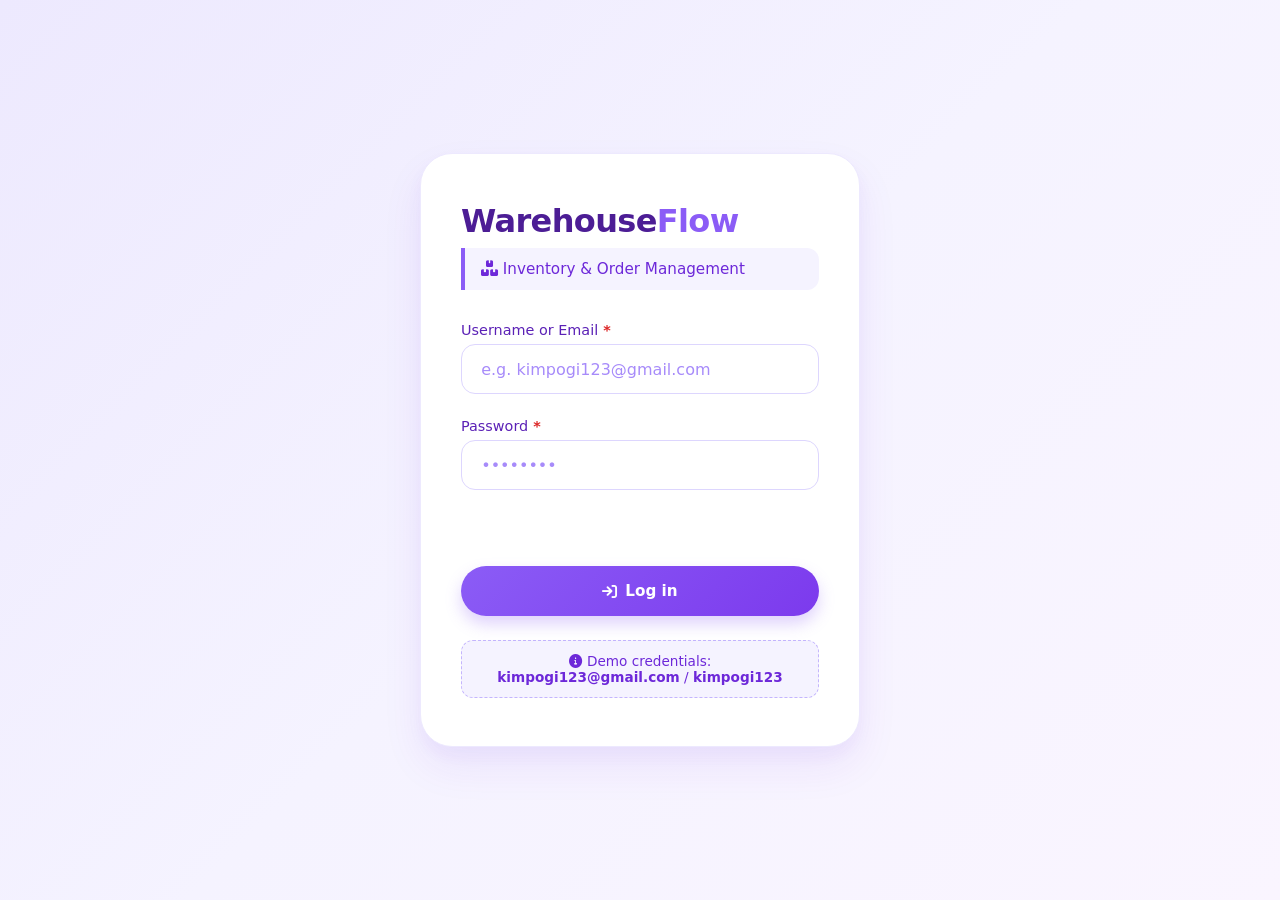
==== MidtermGroupProject.html @ 2d113fb0 "Add files via upload" ====
<!DOCTYPE html>
<html lang="en">
<head>
  <meta charset="UTF-8">
  <meta name="viewport" content="width=device-width, initial-scale=1.0">
  <title>Warehouse Inventory & Order Management</title>
  <link rel="stylesheet" href="https://cdnjs.cloudflare.com/ajax/libs/font-awesome/6.0.0-beta3/css/all.min.css">
  <link rel="stylesheet" href="MidtermGroupProject.css">
</head>
<body>
<main class="app-container">
  <!-- ========== LOGIN SCREEN ========== -->
  <section id="loginScreen" class="login-screen" aria-labelledby="login-heading">
    <article class="login-card">
      <header>
        <h1 id="login-heading">Warehouse<span class="brand-accent">Flow</span></h1>
        <p class="subhead">
          <i class="fas fa-boxes" aria-hidden="true"></i> Inventory & Order Management
        </p>
      </header>

      <form id="loginForm" novalidate>
        <fieldset class="no-border">
          <legend class="sr-only">Login credentials</legend>

          <div class="form-group">
            <label for="username" class="required">Username or Email</label>
            <input type="text" id="username" name="username" placeholder="e.g. kimpogi123@gmail.com" autocomplete="username" required>
          </div>

          <div class="form-group">
            <label for="password" class="required">Password</label>
            <input type="password" id="password" name="password" placeholder="••••••••" autocomplete="current-password" required>
          </div>

          <output id="loginError" class="error-message" role="alert" aria-live="polite"></output>
        </fieldset>

        <div class="login-actions">
          <button type="submit" class="btn btn-primary" id="loginBtn">
            <i class="fas fa-arrow-right-to-bracket" aria-hidden="true"></i> Log in
          </button>
        </div>
      </form>

      <aside class="demo-hint">
        <i class="fas fa-circle-info" aria-hidden="true"></i>
        Demo credentials: <strong>kimpogi123@gmail.com</strong> / <strong>kimpogi123</strong>
      </aside>
    </article>
  </section>

  <!-- ========== MAIN APPLICATION ========== -->
  <section id="mainApp" class="main-app" aria-label="Main application">
    <nav class="sidebar" aria-label="Primary navigation">
      <header class="brand">
        <i class="fas fa-warehouse" aria-hidden="true"></i>
        <span>WarehouseFlow</span>
      </header>

      <menu class="nav-menu">
        <li><button class="nav-item active" data-panel="dashboard" aria-current="page"><i class="fas fa-chart-pie" aria-hidden="true"></i><span>Dashboard</span></button></li>
        <li><button class="nav-item" data-panel="inventory"><i class="fas fa-boxes" aria-hidden="true"></i><span>Inventory</span></button></li>
        <li><button class="nav-item" data-panel="receiving"><i class="fas fa-truck-ramp-box" aria-hidden="true"></i><span>Receiving</span></button></li>
        <li><button class="nav-item" data-panel="orders"><i class="fas fa-clipboard-list" aria-hidden="true"></i><span>Orders / Picking</span></button></li>
        <li><button class="nav-item" data-panel="movement"><i class="fas fa-arrow-right-arrow-left" aria-hidden="true"></i><span>Stock Movement</span></button></li>
        <li><button class="nav-item" data-panel="reports"><i class="fas fa-chart-bar" aria-hidden="true"></i><span>Reports & Alerts</span></button></li>
      </menu>

      <footer class="user-info">
        <figure class="user-badge">
          <i class="fas fa-user-circle" aria-hidden="true"></i>
          <figcaption>Kim Pogi</figcaption>
        </figure>
        <button class="nav-item logout" id="logoutBtn">
          <i class="fas fa-sign-out-alt" aria-hidden="true"></i><span>Logout</span>
        </button>
      </footer>
    </nav>

    <section class="content-area">
      <header class="top-bar">
        <h2 id="panelTitle">Warehouse Dashboard</h2>
        <div class="actions">
          <button class="btn btn-sm btn-secondary" id="globalRefreshBtn">
            <i class="fas fa-rotate" aria-hidden="true"></i> Refresh
          </button>
        </div>
      </header>

      <!-- ===== DASHBOARD ===== -->
      <article id="panel-dashboard" class="panel active" aria-labelledby="panelTitle">
        <section class="card-grid" aria-label="Warehouse summary statistics">
          <article class="stat-card">
            <span class="label">Total Products</span>
            <data class="value" value="0">0</data>
            <span class="trend"><i class="fas fa-arrow-up" aria-hidden="true"></i> —</span>
          </article>
          <article class="stat-card">
            <span class="label">Available Stock</span>
            <data class="value" value="0">0</data>
            <span class="trend">units</span>
          </article>
          <article class="stat-card warning">
            <span class="label">Low-stock Products</span>
            <data class="value" value="0">0</data>
            <span class="trend"><i class="fas fa-triangle-exclamation" aria-hidden="true"></i> —</span>
          </article>
          <article class="stat-card">
            <span class="label">Incoming Deliveries</span>
            <data class="value" value="0">0</data>
            <span class="trend">today</span>
          </article>
        </section>

        <div class="dashboard-tables">
          <section class="dashboard-col-main">
            <h3>Pending Orders</h3>
            <table>
              <caption class="sr-only">List of pending orders</caption>
              <thead>
                <tr><th scope="col">Order ID</th><th scope="col">Customer</th><th scope="col">Status</th><th scope="col">Items</th></tr>
              </thead>
              <tbody id="dashboardOrdersBody">
                <tr class="empty-row"><td colspan="4">No pending orders.</td></tr>
              </tbody>
            </table>
          </section>

          <aside class="dashboard-col-side">
            <h3>Recent Activities</h3>
            <ul class="activity-list" id="activityList">
              <li class="empty-row">No recent activities.</li>
            </ul>
          </aside>
        </div>
      </article>

      <!-- ===== INVENTORY ===== -->
      <article id="panel-inventory" class="panel" aria-labelledby="panelTitle">
        <header class="action-bar">
          <search class="search-box">
            <i class="fas fa-search" aria-hidden="true"></i>
            <input type="search" id="inventorySearch" placeholder="Search by product name..." aria-label="Search products by name">
          </search>
          <div class="action-buttons">
            <div class="filter-dropdown">
              <button class="btn btn-sm btn-secondary" id="filterToggleBtn" type="button" aria-haspopup="true" aria-expanded="false">
                <i class="fas fa-filter" aria-hidden="true"></i>
                <span id="filterLabel">All Categories</span>
                <i class="fas fa-chevron-down" aria-hidden="true"></i>
              </button>
              <menu class="filter-menu" id="filterMenu" hidden>
                <li><button data-filter="all" class="filter-option active">All Categories</button></li>
                <li><button data-filter="Electronics" class="filter-option">Electronics</button></li>
                <li><button data-filter="Accessories" class="filter-option">Accessories</button></li>
                <li><button data-filter="Packaging" class="filter-option">Packaging</button></li>
                <li><button data-filter="Furniture" class="filter-option">Furniture</button></li>
                <li><button data-filter="Tools" class="filter-option">Tools</button></li>
              </menu>
            </div>
            <button class="btn btn-sm btn-primary" id="addProductBtn" type="button">
              <i class="fas fa-plus" aria-hidden="true"></i> Add Product
            </button>
          </div>
        </header>

        <p class="table-hint">
          <i class="fas fa-circle-info" aria-hidden="true"></i>
          Click any row to view full product details.
        </p>

        <table id="inventoryTable">
          <caption class="sr-only">Product inventory list</caption>
          <thead>
            <tr>
              <th scope="col">SKU</th>
              <th scope="col">Product Name</th>
              <th scope="col">Category</th>
              <th scope="col">Qty</th>
              <th scope="col">Location</th>
              <th scope="col">Supplier</th>
              <th scope="col">Status</th>
              <th scope="col">Actions</th>
            </tr>
          </thead>
          <tbody id="inventoryBody">
            <tr class="empty-row"><td colspan="8">No products in inventory.</td></tr>
          </tbody>
        </table>

        <footer class="table-footer">
          <p id="inventoryCount">Showing 0 of 0 products</p>
          <nav class="pagination" aria-label="Product pagination">
            <button class="btn btn-sm btn-secondary" disabled>Previous</button>
            <button class="btn btn-sm btn-secondary" disabled>Next</button>
          </nav>
        </footer>
      </article>

      <!-- ===== RECEIVING ===== -->
      <article id="panel-receiving" class="panel" aria-labelledby="panelTitle">
        <div class="receiving-layout">
          <form class="form-card receiving-form" id="receivingForm" novalidate>
            <header class="receiving-header">
              <h3><i class="fas fa-truck-ramp-box" aria-hidden="true"></i> Record Incoming Goods</h3>
              <p class="receiving-subhead">Fill in the delivery details. You'll review before confirming.</p>
            </header>

            <div class="form-row">
              <label for="supplier">Supplier <span class="req">*</span></label>
              <select id="supplier" required>
                <option value="" disabled selected>Select a supplier</option>
                <option>AprilAnne Industries</option>
                <option>Darwin Global Co.</option>
                <option>Kimmeng Global Industries</option>
                <option>Kian Trading</option>
                <option>Frecia Enterprises</option>
                <option>Eirene Corporation</option>
              </select>
            </div>

            <div class="form-row">
              <label for="deliveryNo">Delivery Number <span class="req">*</span></label>
              <input type="text" id="deliveryNo" placeholder="e.g. PO-2025-044" required>
            </div>

            <div class="form-row">
              <label for="product">Product <span class="req">*</span></label>
              <select id="product" required>
                <option value="" disabled selected>Select a product</option>
              </select>
              <small class="field-hint">Products are pulled from your Inventory list.</small>
            </div>

            <div class="form-row">
              <label for="quantity">Quantity <span class="req">*</span></label>
              <input type="number" id="quantity" placeholder="0" min="1" value="" required>
            </div>

            <div class="form-row">
              <label for="recvDate">Date <span class="req">*</span></label>
              <input type="date" id="recvDate" required>
            </div>

            <div class="form-row">
              <label for="condition">Condition <span class="req">*</span></label>
              <select id="condition" required>
                <option value="" disabled selected>Select a condition</option>
                <option>Good</option>
                <option>Damaged</option>
                <option>Partial</option>
              </select>
            </div>

            <output id="receivingError" class="error-message" role="alert" aria-live="polite"></output>

            <footer class="form-actions">
              <button type="submit" class="btn btn-primary" id="reviewReceiptBtn">
                <i class="fas fa-clipboard-check" aria-hidden="true"></i> Review Receipt
              </button>
              <button type="button" class="btn btn-secondary" id="cancelReceiving">Cancel</button>
            </footer>
          </form>

          <aside class="receiving-review" id="receivingReview" aria-live="polite">
            <header class="receiving-review-header">
              <h3><i class="fas fa-clipboard-list" aria-hidden="true"></i> Review Summary</h3>
              <p class="receiving-review-subhead">This updates live as you fill in the form.</p>
            </header>

            <dl class="review-grid">
              <div class="review-item">
                <dt><i class="fas fa-truck-field" aria-hidden="true"></i> Supplier</dt>
                <dd id="reviewSupplier" class="empty">—</dd>
              </div>
              <div class="review-item">
                <dt><i class="fas fa-receipt" aria-hidden="true"></i> Delivery No.</dt>
                <dd id="reviewDeliveryNo" class="empty">—</dd>
              </div>
              <div class="review-item">
                <dt><i class="fas fa-box" aria-hidden="true"></i> Product</dt>
                <dd id="reviewProduct" class="empty">—</dd>
              </div>
              <div class="review-item">
                <dt><i class="fas fa-cubes" aria-hidden="true"></i> Quantity</dt>
                <dd id="reviewQuantity" class="empty">—</dd>
              </div>
              <div class="review-item">
                <dt><i class="fas fa-calendar-day" aria-hidden="true"></i> Date</dt>
                <dd id="reviewDate" class="empty">—</dd>
              </div>
              <div class="review-item">
                <dt><i class="fas fa-circle-check" aria-hidden="true"></i> Condition</dt>
                <dd id="reviewCondition" class="empty">—</dd>
              </div>
            </dl>

            <section class="review-impact">
              <h4><i class="fas fa-arrow-right-long" aria-hidden="true"></i> What happens when you confirm</h4>
              <ol class="impact-steps" id="impactSteps">
                <li>Select a product and enter a quantity to see the impact on stock.</li>
              </ol>
            </section>

            <aside class="review-note">
              <i class="fas fa-circle-info" aria-hidden="true"></i>
              <p>Nothing is saved until you confirm on the next step.</p>
            </aside>
          </aside>
        </div>
      </article>

      <!-- ===== ORDERS / PICKING ===== -->
      <article id="panel-orders" class="panel" aria-labelledby="panelTitle">
        <header class="orders-toolbar">
          <div class="order-tabs" role="tablist" aria-label="Filter orders by status">
            <button class="order-tab active" data-order-filter="all" role="tab" aria-selected="true">
              <i class="fas fa-list" aria-hidden="true"></i> All
              <span class="tab-count" id="tabCountAll">0</span>
            </button>
            <button class="order-tab" data-order-filter="Pending" role="tab" aria-selected="false">
              <i class="fas fa-hourglass-half" aria-hidden="true"></i> Pending
              <span class="tab-count" id="tabCountPending">0</span>
            </button>
            <button class="order-tab" data-order-filter="Picking" role="tab" aria-selected="false">
              <i class="fas fa-hand-pointer" aria-hidden="true"></i> Picking
              <span class="tab-count" id="tabCountPicking">0</span>
            </button>
            <button class="order-tab" data-order-filter="Ready" role="tab" aria-selected="false">
              <i class="fas fa-box-open" aria-hidden="true"></i> Ready
              <span class="tab-count" id="tabCountReady">0</span>
            </button>
            <button class="order-tab" data-order-filter="Completed" role="tab" aria-selected="false">
              <i class="fas fa-circle-check" aria-hidden="true"></i> Completed
              <span class="tab-count" id="tabCountCompleted">0</span>
            </button>
          </div>

          <div class="orders-toolbar-actions">
            <search class="search-box">
              <i class="fas fa-search" aria-hidden="true"></i>
              <input type="search" id="orderSearch" placeholder="Search orders..." aria-label="Search orders">
            </search>
            <button class="btn btn-sm btn-primary" id="newOrderBtn" type="button">
              <i class="fas fa-plus" aria-hidden="true"></i> New Order
            </button>
          </div>
        </header>

        <p class="table-hint">
          <i class="fas fa-circle-info" aria-hidden="true"></i>
          Click any row to open the picking workspace.
        </p>

        <table id="ordersTable">
          <caption class="sr-only">Orders list</caption>
          <thead>
            <tr>
              <th scope="col">Order ID</th>
              <th scope="col">Customer</th>
              <th scope="col">Items</th>
              <th scope="col">Created</th>
              <th scope="col">Status</th>
              <th scope="col">Action</th>
            </tr>
          </thead>
          <tbody id="ordersBody">
            <tr class="empty-row"><td colspan="6">No orders available.</td></tr>
          </tbody>
        </table>

        <section class="order-details" id="orderDetailsSection" style="display:none;">
          <header class="order-details-header">
            <div>
              <h4 id="orderDetailsTitle">Order Details</h4>
              <p class="order-meta" id="orderMeta"></p>
            </div>
            <button class="btn btn-sm btn-secondary" data-order-action="close-details" type="button">
              <i class="fas fa-times"></i> Close
            </button>
          </header>

          <ol class="status-flow" id="orderStatusFlow" aria-label="Order progress">
            <li class="status-step" data-step="Pending">Pending</li>
            <li class="status-step" data-step="Picking">Picking</li>
            <li class="status-step" data-step="Ready">Ready</li>
            <li class="status-step" data-step="Completed">Completed</li>
          </ol>

          <aside class="picking-progress" id="pickingProgress">
            <div class="progress-bar-wrapper">
              <div class="progress-bar" id="progressBar" style="width:0%"></div>
            </div>
            <p class="progress-text" id="progressText">0 of 0 items picked</p>
          </aside>

          <aside class="stock-warning" id="stockWarning" hidden>
            <i class="fas fa-triangle-exclamation" aria-hidden="true"></i>
            <p id="stockWarningText"></p>
          </aside>

          <table>
            <caption class="sr-only">Order picking items</caption>
            <thead>
              <tr>
                <th scope="col">Product</th>
                <th scope="col">Required</th>
                <th scope="col">In Stock</th>
                <th scope="col">Status</th>
                <th scope="col">Action</th>
              </tr>
            </thead>
            <tbody id="orderLinesBody">
              <tr class="empty-row"><td colspan="5">No items to pick.</td></tr>
            </tbody>
          </table>

          <footer class="order-actions" id="orderActions"></footer>
        </section>
      </article>

      <!-- ===== STOCK MOVEMENT & TRACKING ===== -->
      <article id="panel-movement" class="panel" aria-labelledby="panelTitle">
        <section class="card-grid" aria-label="Movement summary statistics">
          <article class="stat-card">
            <span class="label">Total Movements</span>
            <data class="value" id="mvTotal" value="0">0</data>
            <span class="trend"><i class="fas fa-list" aria-hidden="true"></i> all records</span>
          </article>
          <article class="stat-card">
            <span class="label">Received</span>
            <data class="value" id="mvReceived" value="0">0</data>
            <span class="trend"><i class="fas fa-arrow-down" aria-hidden="true"></i> stock in</span>
          </article>
          <article class="stat-card warning">
            <span class="label">Released / Adjusted</span>
            <data class="value" id="mvReleased" value="0">0</data>
            <span class="trend"><i class="fas fa-arrow-up" aria-hidden="true"></i> stock out / changes</span>
          </article>
          <article class="stat-card">
            <span class="label">Transferred</span>
            <data class="value" id="mvTransferred" value="0">0</data>
            <span class="trend"><i class="fas fa-right-left" aria-hidden="true"></i> between locations</span>
          </article>
        </section>

        <header class="orders-toolbar">
          <div class="order-tabs" role="tablist" aria-label="Filter by movement type">
            <button class="order-tab active" data-mv-filter="all" role="tab" aria-selected="true">
              <i class="fas fa-list" aria-hidden="true"></i> All
            </button>
            <button class="order-tab" data-mv-filter="Received" role="tab" aria-selected="false">
              <i class="fas fa-arrow-down" aria-hidden="true"></i> Received
            </button>
            <button class="order-tab" data-mv-filter="Released" role="tab" aria-selected="false">
              <i class="fas fa-arrow-up" aria-hidden="true"></i> Released
            </button>
            <button class="order-tab" data-mv-filter="Transferred" role="tab" aria-selected="false">
              <i class="fas fa-right-left" aria-hidden="true"></i> Transferred
            </button>
            <button class="order-tab" data-mv-filter="Adjusted" role="tab" aria-selected="false">
              <i class="fas fa-sliders" aria-hidden="true"></i> Adjusted
            </button>
          </div>

          <div class="orders-toolbar-actions">
            <search class="search-box">
              <i class="fas fa-search" aria-hidden="true"></i>
              <input type="search" id="movementSearch" placeholder="Search by product or user..." aria-label="Search stock movements">
            </search>
            <button class="btn btn-sm btn-secondary" id="clearMovementFilters" type="button">
              <i class="fas fa-eraser" aria-hidden="true"></i> Clear
            </button>
          </div>
        </header>

        <p class="table-hint">
          <i class="fas fa-circle-info" aria-hidden="true"></i>
          Click any row to view full movement details, including the before-and-after stock.
        </p>

        <table id="movementTable">
          <caption class="sr-only">Stock movement history</caption>
          <thead>
            <tr>
              <th scope="col">Date/Time</th>
              <th scope="col">Product</th>
              <th scope="col">Type</th>
              <th scope="col">Quantity</th>
              <th scope="col">Prev Stock</th>
              <th scope="col">New Stock</th>
              <th scope="col">User</th>
            </tr>
          </thead>
          <tbody id="movementBody">
            <tr class="empty-row"><td colspan="7">No stock movements recorded.</td></tr>
          </tbody>
        </table>

        <footer class="table-footer">
          <p id="movementCount">Showing 0 of 0 movements</p>
        </footer>
      </article>

      <!-- ===== REPORTS & NOTIFICATIONS ===== -->
      <article id="panel-reports" class="panel" aria-labelledby="panelTitle">

        <!-- Top-level tabs -->
        <header class="orders-toolbar">
          <div class="order-tabs" role="tablist" aria-label="Reports and notifications">
            <button class="order-tab active" data-reports-tab="notifications" role="tab" aria-selected="true">
              <i class="fas fa-bell" aria-hidden="true"></i> Notifications
              <span class="tab-count" id="notifTabCount">0</span>
            </button>
            <button class="order-tab" data-reports-tab="inventory" role="tab" aria-selected="false">
              <i class="fas fa-boxes" aria-hidden="true"></i> Inventory Report
            </button>
            <button class="order-tab" data-reports-tab="lowstock" role="tab" aria-selected="false">
              <i class="fas fa-triangle-exclamation" aria-hidden="true"></i> Low-stock Report
            </button>
            <button class="order-tab" data-reports-tab="movement" role="tab" aria-selected="false">
              <i class="fas fa-arrow-right-arrow-left" aria-hidden="true"></i> Stock Movement Report
            </button>
            <button class="order-tab" data-reports-tab="orders" role="tab" aria-selected="false">
              <i class="fas fa-clipboard-list" aria-hidden="true"></i> Order Report
            </button>
          </div>

          <div class="orders-toolbar-actions">
            <button class="btn btn-sm btn-secondary" id="exportReportBtn" type="button">
              <i class="fas fa-download" aria-hidden="true"></i> Export CSV
            </button>
          </div>
        </header>

        <!-- ============ TAB: NOTIFICATIONS ============ -->
        <section class="reports-panel active" data-reports-content="notifications">
          <!-- Notification summary cards -->
          <section class="card-grid" aria-label="Notification summary">
            <article class="stat-card warning">
              <span class="label">Low-stock alerts</span>
              <data class="value" id="notifLowStock" value="0">0</data>
              <span class="trend"><i class="fas fa-triangle-exclamation" aria-hidden="true"></i> need restock</span>
            </article>
            <article class="stat-card">
              <span class="label">Pending orders</span>
              <data class="value" id="notifPendingOrders" value="0">0</data>
              <span class="trend">need picking</span>
            </article>
            <article class="stat-card">
              <span class="label">New deliveries today</span>
              <data class="value" id="notifNewDeliveries" value="0">0</data>
              <span class="trend"><i class="fas fa-truck" aria-hidden="true"></i> received</span>
            </article>
            <article class="stat-card">
              <span class="label">Completed orders</span>
              <data class="value" id="notifCompletedOrders" value="0">0</data>
              <span class="trend"><i class="fas fa-circle-check" aria-hidden="true"></i> fulfilled</span>
            </article>
          </section>

          <!-- Notification filter tabs -->
          <div class="notif-filters">
            <button class="notif-filter active" data-notif-filter="all">
              <i class="fas fa-list" aria-hidden="true"></i> All
            </button>
            <button class="notif-filter" data-notif-filter="lowstock">
              <i class="fas fa-triangle-exclamation" aria-hidden="true"></i> Low Stock
            </button>
            <button class="notif-filter" data-notif-filter="order">
              <i class="fas fa-clipboard-list" aria-hidden="true"></i> Orders
            </button>
            <button class="notif-filter" data-notif-filter="delivery">
              <i class="fas fa-truck" aria-hidden="true"></i> Deliveries
            </button>
            <button class="notif-filter" data-notif-filter="adjustment">
              <i class="fas fa-sliders" aria-hidden="true"></i> Adjustments
            </button>
          </div>

          <ul class="notification-list notification-list-detailed" id="notificationListDetailed">
            <li class="empty-row">No notifications.</li>
          </ul>
        </section>

        <!-- ============ TAB: INVENTORY REPORT ============ -->
        <section class="reports-panel" data-reports-content="inventory">
          <div class="report-summary-grid">
            <article class="report-card">
              <span class="report-card-label">Total Products</span>
              <span class="report-card-value" id="rptTotalProducts">0</span>
            </article>
            <article class="report-card">
              <span class="report-card-label">Total Quantity</span>
              <span class="report-card-value" id="rptTotalQty">0</span>
            </article>
            <article class="report-card">
              <span class="report-card-label">Categories</span>
              <span class="report-card-value" id="rptCategoryCount">0</span>
            </article>
            <article class="report-card">
              <span class="report-card-label">Suppliers</span>
              <span class="report-card-value" id="rptSupplierCount">0</span>
            </article>
          </div>

          <h3 class="report-section-title"><i class="fas fa-layer-group" aria-hidden="true"></i> Breakdown by Category</h3>
          <table>
            <caption class="sr-only">Inventory report by category</caption>
            <thead>
              <tr>
                <th scope="col">Category</th>
                <th scope="col">Products</th>
                <th scope="col">Total Qty</th>
                <th scope="col">Low Stock</th>
                <th scope="col">Out of Stock</th>
              </tr>
            </thead>
            <tbody id="rptInventoryBody">
              <tr class="empty-row"><td colspan="5">No report data available.</td></tr>
            </tbody>
          </table>

          <h3 class="report-section-title"><i class="fas fa-boxes" aria-hidden="true"></i> Full Product List</h3>
          <table>
            <caption class="sr-only">Full product list</caption>
            <thead>
              <tr>
                <th scope="col">SKU</th>
                <th scope="col">Product</th>
                <th scope="col">Category</th>
                <th scope="col">Qty</th>
                <th scope="col">Status</th>
                <th scope="col">Supplier</th>
              </tr>
            </thead>
            <tbody id="rptInventoryListBody">
              <tr class="empty-row"><td colspan="6">No products in inventory.</td></tr>
            </tbody>
          </table>
        </section>

        <!-- ============ TAB: LOW-STOCK REPORT ============ -->
        <section class="reports-panel" data-reports-content="lowstock">
          <div class="report-summary-grid">
            <article class="report-card warning">
              <span class="report-card-label">Low-stock Items</span>
              <span class="report-card-value" id="rptLowCount">0</span>
            </article>
            <article class="report-card danger">
              <span class="report-card-label">Out of Stock</span>
              <span class="report-card-value" id="rptOutCount">0</span>
            </article>
            <article class="report-card">
              <span class="report-card-label">Needs Restocking</span>
              <span class="report-card-value" id="rptRestockCount">0</span>
            </article>
            <article class="report-card">
              <span class="report-card-label">Highest Shortage</span>
              <span class="report-card-value" id="rptHighestShortage">—</span>
            </article>
          </div>

          <h3 class="report-section-title"><i class="fas fa-triangle-exclamation" aria-hidden="true"></i> Products Requiring Attention</h3>
          <table>
            <caption class="sr-only">Low-stock report</caption>
            <thead>
              <tr>
                <th scope="col">SKU</th>
                <th scope="col">Product</th>
                <th scope="col">Category</th>
                <th scope="col">Qty on Hand</th>
                <th scope="col">Status</th>
                <th scope="col">Supplier</th>
              </tr>
            </thead>
            <tbody id="rptLowStockBody">
              <tr class="empty-row"><td colspan="6">No low-stock items.</td></tr>
            </tbody>
          </table>
        </section>

        <!-- ============ TAB: STOCK MOVEMENT REPORT ============ -->
        <section class="reports-panel" data-reports-content="movement">
          <div class="report-summary-grid">
            <article class="report-card">
              <span class="report-card-label">Total Movements</span>
              <span class="report-card-value" id="rptMvTotal">0</span>
            </article>
            <article class="report-card">
              <span class="report-card-label">Units Received</span>
              <span class="report-card-value" id="rptMvIn">0</span>
            </article>
            <article class="report-card warning">
              <span class="report-card-label">Units Released</span>
              <span class="report-card-value" id="rptMvOut">0</span>
            </article>
            <article class="report-card">
              <span class="report-card-label">Net Change</span>
              <span class="report-card-value" id="rptMvNet">0</span>
            </article>
          </div>

          <h3 class="report-section-title"><i class="fas fa-layer-group" aria-hidden="true"></i> Breakdown by Type</h3>
          <table>
            <caption class="sr-only">Movement report by type</caption>
            <thead>
              <tr>
                <th scope="col">Movement Type</th>
                <th scope="col">Count</th>
                <th scope="col">Total Units</th>
              </tr>
            </thead>
            <tbody id="rptMovementByTypeBody">
              <tr class="empty-row"><td colspan="3">No movement data available.</td></tr>
            </tbody>
          </table>

          <h3 class="report-section-title"><i class="fas fa-boxes" aria-hidden="true"></i> Movement by Product</h3>
          <table>
            <caption class="sr-only">Movement report by product</caption>
            <thead>
              <tr>
                <th scope="col">Product</th>
                <th scope="col">Received</th>
                <th scope="col">Released</th>
                <th scope="col">Adjusted</th>
                <th scope="col">Net</th>
              </tr>
            </thead>
            <tbody id="rptMovementByProductBody">
              <tr class="empty-row"><td colspan="5">No movement data available.</td></tr>
            </tbody>
          </table>
        </section>

        <!-- ============ TAB: ORDER REPORT ============ -->
        <section class="reports-panel" data-reports-content="orders">
          <div class="report-summary-grid">
            <article class="report-card">
              <span class="report-card-label">Total Orders</span>
              <span class="report-card-value" id="rptOrderTotal">0</span>
            </article>
            <article class="report-card">
              <span class="report-card-label">Pending</span>
              <span class="report-card-value" id="rptOrderPending">0</span>
            </article>
            <article class="report-card">
              <span class="report-card-label">Picking / Ready</span>
              <span class="report-card-value" id="rptOrderInProgress">0</span>
            </article>
            <article class="report-card">
              <span class="report-card-label">Completed</span>
              <span class="report-card-value" id="rptOrderCompleted">0</span>
            </article>
          </div>

          <h3 class="report-section-title"><i class="fas fa-layer-group" aria-hidden="true"></i> Breakdown by Status</h3>
          <table>
            <caption class="sr-only">Order report by status</caption>
            <thead>
              <tr>
                <th scope="col">Status</th>
                <th scope="col">Orders</th>
                <th scope="col">Total Items</th>
              </tr>
            </thead>
            <tbody id="rptOrderByStatusBody">
              <tr class="empty-row"><td colspan="3">No order data available.</td></tr>
            </tbody>
          </table>

          <h3 class="report-section-title"><i class="fas fa-user-tie" aria-hidden="true"></i> Orders by Customer</h3>
          <table>
            <caption class="sr-only">Order report by customer</caption>
            <thead>
              <tr>
                <th scope="col">Customer</th>
                <th scope="col">Orders</th>
                <th scope="col">Completed</th>
                <th scope="col">In Progress</th>
              </tr>
            </thead>
            <tbody id="rptOrderByCustomerBody">
              <tr class="empty-row"><td colspan="4">No order data available.</td></tr>
            </tbody>
          </table>
        </section>

      </article>
    </section>
  </section>
</main>

<!-- VIEW PRODUCT DETAILS MODAL-->
<div id="viewProductModal" class="modal-overlay">
  <article class="modal-card">
    <header class="modal-header">
      <h3><i class="fas fa-box-open" aria-hidden="true"></i> Product Details</h3>
      <button type="button" class="modal-close" data-close="viewProductModal" aria-label="Close product details">
        <i class="fas fa-times" aria-hidden="true"></i>
      </button>
    </header>

    <section class="modal-body">
      <header class="product-details-header">
        <div class="product-details-icon"><i class="fas fa-box" aria-hidden="true"></i></div>
        <div>
          <h2 id="detailProductName" class="product-details-name">—</h2>
          <p id="detailProductSku" class="product-details-sku">—</p>
        </div>
        <span id="detailProductStatus" class="badge badge-info">—</span>
      </header>

      <dl class="product-details-grid">
        <div class="detail-item">
          <dt><i class="fas fa-tag" aria-hidden="true"></i> Category</dt>
          <dd id="detailCategory">—</dd>
        </div>
        <div class="detail-item">
          <dt><i class="fas fa-cubes" aria-hidden="true"></i> Quantity in Stock</dt>
          <dd id="detailQuantity">—</dd>
        </div>
        <div class="detail-item">
          <dt><i class="fas fa-location-dot" aria-hidden="true"></i> Warehouse Location</dt>
          <dd id="detailLocation">—</dd>
        </div>
        <div class="detail-item">
          <dt><i class="fas fa-truck-field" aria-hidden="true"></i> Supplier</dt>
          <dd id="detailSupplier">—</dd>
        </div>
        <div class="detail-item">
          <dt><i class="fas fa-circle-check" aria-hidden="true"></i> Stock Status</dt>
          <dd id="detailStatusText">—</dd>
        </div>
        <div class="detail-item">
          <dt><i class="fas fa-clock" aria-hidden="true"></i> Last Updated</dt>
          <dd id="detailUpdated">—</dd>
        </div>
      </dl>
    </section>

    <footer class="modal-actions">
      <button type="button" class="btn btn-secondary" data-close="viewProductModal">Close</button>
      <button type="button" class="btn btn-primary" id="viewEditBtn">
        <i class="fas fa-pen-to-square" aria-hidden="true"></i> Edit Product
      </button>
    </footer>
  </article>
</div>

<!-- VIEW MOVEMENT DETAILS MODAL                                  -->
<div id="viewMovementModal" class="modal-overlay">
  <article class="modal-card modal-card-md">
    <header class="modal-header">
      <h3><i class="fas fa-arrow-right-arrow-left" aria-hidden="true"></i> Movement Details</h3>
      <button type="button" class="modal-close" data-close="viewMovementModal" aria-label="Close movement details">
        <i class="fas fa-times" aria-hidden="true"></i>
      </button>
    </header>

    <section class="modal-body">
      <header class="movement-details-header">
        <div class="movement-details-icon" id="mvDetailIconWrapper">
          <i class="fas fa-arrow-down" id="mvDetailIcon" aria-hidden="true"></i>
        </div>
        <div>
          <h2 class="product-details-name" id="mvDetailType">—</h2>
          <p class="product-details-sku" id="mvDetailDateTime">—</p>
        </div>
        <span class="badge badge-info" id="mvDetailBadge">—</span>
      </header>

      <dl class="product-details-grid">
        <div class="detail-item">
          <dt><i class="fas fa-box" aria-hidden="true"></i> Product</dt>
          <dd id="mvDetailProduct">—</dd>
        </div>
        <div class="detail-item">
          <dt><i class="fas fa-cubes" aria-hidden="true"></i> Quantity Changed</dt>
          <dd id="mvDetailQuantity">—</dd>
        </div>
        <div class="detail-item">
          <dt><i class="fas fa-arrow-left" aria-hidden="true"></i> Previous Stock</dt>
          <dd id="mvDetailPrev">—</dd>
        </div>
        <div class="detail-item">
          <dt><i class="fas fa-arrow-right" aria-hidden="true"></i> Updated Stock</dt>
          <dd id="mvDetailNew">—</dd>
        </div>
        <div class="detail-item">
          <dt><i class="fas fa-user" aria-hidden="true"></i> Responsible User</dt>
          <dd id="mvDetailUser">—</dd>
        </div>
        <div class="detail-item">
          <dt><i class="fas fa-circle-info" aria-hidden="true"></i> Effect</dt>
          <dd id="mvDetailEffect">—</dd>
        </div>
      </dl>

      <aside class="review-impact">
        <h4><i class="fas fa-diagram-project" aria-hidden="true"></i> How this changed current stock</h4>
        <p class="impact-narrative" id="mvDetailNarrative">—</p>
      </aside>
    </section>

    <footer class="modal-actions">
      <button type="button" class="btn btn-secondary" data-close="viewMovementModal">Close</button>
    </footer>
  </article>
</div>

<!-- ADD PRODUCT MODAL-->
<div id="addProductModal" class="modal-overlay">
  <article class="modal-card">
    <header class="modal-header">
      <h3><i class="fas fa-plus-circle" aria-hidden="true"></i> Add New Product</h3>
      <button type="button" class="modal-close" data-close="addProductModal" aria-label="Close add product dialog">
        <i class="fas fa-times" aria-hidden="true"></i>
      </button>
    </header>

    <form id="addProductForm" novalidate>
      <fieldset class="no-border">
        <legend class="sr-only">New product information</legend>

        <div class="form-row">
          <label for="newSku">SKU (auto-generated)</label>
          <input type="text" id="newSku" readonly tabindex="-1">
          <small class="field-hint">Assigned automatically by the system.</small>
        </div>

        <div class="form-row">
          <label for="newProductName">Product Name <span class="req">*</span></label>
          <input type="text" id="newProductName" placeholder="Product Name" required>
        </div>

        <div class="form-row">
          <label for="newCategory">Category <span class="req">*</span></label>
          <select id="newCategory" required>
            <option value="" disabled selected>Select a category</option>
            <option>Electronics</option>
            <option>Accessories</option>
            <option>Packaging</option>
            <option>Furniture</option>
            <option>Tools</option>
          </select>
        </div>

        <div class="form-row">
          <label for="newQuantity">Quantity <span class="req">*</span></label>
          <input type="number" id="newQuantity" placeholder="0" min="0" value="0" required>
        </div>

        <div class="form-row">
          <label for="newLocation">Location <span class="req">*</span></label>
          <input type="text" id="newLocation" placeholder="e.g. A-12-3" required>
          <small class="field-hint">Use aisle-rack-shelf format (e.g. A-12-3).</small>
        </div>

        <div class="form-row">
          <label for="newSupplier">Supplier <span class="req">*</span></label>
          <select id="newSupplier" required>
            <option value="" disabled selected>Select a supplier</option>
                <option>AprilAnne Industries</option>
                <option>Darwin Global Co.</option>
                <option>Kimmeng Global Industries</option>
                <option>Kian Trading</option>
                <option>Frecia Enterprises</option>
                <option>Eirene Corporation</option>
          </select>
        </div>

        <div class="form-row">
          <label for="newStatus">Status (auto-computed)</label>
          <input type="text" id="newStatus" readonly tabindex="-1" value="—">
          <small class="field-hint">Determined by quantity: In Stock, Low Stock, or Out of Stock.</small>
        </div>

        <output id="addProductError" class="error-message" role="alert" aria-live="polite"></output>
      </fieldset>

      <footer class="modal-actions">
        <button type="button" class="btn btn-secondary" data-close="addProductModal">Cancel</button>
        <button type="submit" class="btn btn-primary">
          <i class="fas fa-check" aria-hidden="true"></i> Save Product
        </button>
      </footer>
    </form>
  </article>
</div>


<!-- EDIT PRODUCT MODAL-->
<div id="editProductModal" class="modal-overlay">
  <article class="modal-card">
    <header class="modal-header">
      <h3><i class="fas fa-pen-to-square" aria-hidden="true"></i> Edit Product</h3>
      <button type="button" class="modal-close" data-close="editProductModal" aria-label="Close edit dialog">
        <i class="fas fa-times" aria-hidden="true"></i>
      </button>
    </header>

    <form id="editProductForm" novalidate>
      <fieldset class="no-border">
        <legend class="sr-only">Edit product information</legend>

        <div class="form-row">
          <label for="editSku">SKU</label>
          <input type="text" id="editSku" readonly tabindex="-1">
          <small class="field-hint">SKU cannot be changed.</small>
        </div>

        <div class="form-row">
          <label for="editProductName">Product Name <span class="req">*</span></label>
          <input type="text" id="editProductName" required>
        </div>

        <div class="form-row">
          <label for="editCategory">Category <span class="req">*</span></label>
          <select id="editCategory" required>
            <option value="" disabled>Select a category</option>
            <option>Electronics</option>
            <option>Accessories</option>
            <option>Packaging</option>
            <option>Furniture</option>
            <option>Tools</option>
          </select>
        </div>

        <div class="form-row">
          <label for="editQuantity">Quantity <span class="req">*</span></label>
          <input type="number" id="editQuantity" min="0" required>
        </div>

        <div class="form-row">
          <label for="editLocation">Location <span class="req">*</span></label>
          <input type="text" id="editLocation" required>
          <small class="field-hint">Use aisle-rack-shelf format (e.g. A-12-3).</small>
        </div>

        <div class="form-row">
          <label for="editSupplier">Supplier <span class="req">*</span></label>
          <select id="editSupplier" required>
            <option value="" disabled>Select a supplier</option>
            <option>AprilAnne Industries</option>
                <option>Darwin Global Co.</option>
                <option>Kimmeng Global Industries</option>
                <option>Kian Trading</option>
                <option>Frecia Enterprises</option>
                <option>Eirene Corporation</option>
          </select>
        </div>

        <div class="form-row">
          <label for="editStatus">Status (auto-computed)</label>
          <input type="text" id="editStatus" readonly tabindex="-1">
        </div>

        <output id="editProductError" class="error-message" role="alert" aria-live="polite"></output>
      </fieldset>

      <footer class="modal-actions">
        <button type="button" class="btn btn-secondary" data-close="editProductModal">Cancel</button>
        <button type="submit" class="btn btn-primary">
          <i class="fas fa-check" aria-hidden="true"></i> Save Changes
        </button>
      </footer>
    </form>
  </article>
</div>

<!-- DELETE CONFIRMATION MODAL-->
<div id="deleteConfirmModal" class="modal-overlay">
  <article class="modal-card modal-card-sm">
    <header class="modal-header modal-header-danger">
      <h3><i class="fas fa-triangle-exclamation" aria-hidden="true"></i> Delete Product</h3>
      <button type="button" class="modal-close" data-close="deleteConfirmModal" aria-label="Close delete dialog">
        <i class="fas fa-times" aria-hidden="true"></i>
      </button>
    </header>

    <section class="modal-body">
      <p class="confirm-text">
        Are you sure you want to delete <strong id="deleteProductName">this product</strong>?
      </p>
      <p class="confirm-subtext">
        This action cannot be undone. The product will be permanently removed from the inventory.
      </p>
    </section>

    <footer class="modal-actions">
      <button type="button" class="btn btn-secondary" data-close="deleteConfirmModal">Cancel</button>
      <button type="button" class="btn btn-danger" id="confirmDeleteBtn">
        <i class="fas fa-trash" aria-hidden="true"></i> Yes, Delete
      </button>
    </footer>
  </article>
</div>


<!-- RECEIVING CONFIRMATION MODAL-->
<div id="receivingConfirmModal" class="modal-overlay">
  <article class="modal-card modal-card-md">
    <header class="modal-header">
      <h3><i class="fas fa-clipboard-check" aria-hidden="true"></i> Confirm Receipt</h3>
      <button type="button" class="modal-close" data-close="receivingConfirmModal" aria-label="Close confirmation">
        <i class="fas fa-times" aria-hidden="true"></i>
      </button>
    </header>

    <section class="modal-body">
      <p class="confirm-text">Please review the delivery details below. Nothing is saved until you confirm.</p>

      <dl class="receipt-review-grid">
        <div class="review-item">
          <dt><i class="fas fa-truck-field" aria-hidden="true"></i> Supplier</dt>
          <dd id="confirmSupplier">—</dd>
        </div>
        <div class="review-item">
          <dt><i class="fas fa-receipt" aria-hidden="true"></i> Delivery No.</dt>
          <dd id="confirmDeliveryNo">—</dd>
        </div>
        <div class="review-item">
          <dt><i class="fas fa-box" aria-hidden="true"></i> Product</dt>
          <dd id="confirmProduct">—</dd>
        </div>
        <div class="review-item">
          <dt><i class="fas fa-cubes" aria-hidden="true"></i> Quantity</dt>
          <dd id="confirmQuantity">—</dd>
        </div>
        <div class="review-item">
          <dt><i class="fas fa-calendar-day" aria-hidden="true"></i> Date</dt>
          <dd id="confirmDate">—</dd>
        </div>
        <div class="review-item">
          <dt><i class="fas fa-circle-check" aria-hidden="true"></i> Condition</dt>
          <dd id="confirmCondition">—</dd>
        </div>
      </dl>

      <aside class="receipt-impact">
        <h4><i class="fas fa-arrow-right-long" aria-hidden="true"></i> After you confirm</h4>
        <ol class="impact-steps" id="confirmImpactSteps">
          <li>Stock will be updated.</li>
        </ol>
      </aside>
    </section>

    <footer class="modal-actions">
      <button type="button" class="btn btn-secondary" data-close="receivingConfirmModal">
        <i class="fas fa-arrow-left" aria-hidden="true"></i> Go Back & Edit
      </button>
      <button type="button" class="btn btn-primary" id="confirmReceiptBtn">
        <i class="fas fa-check" aria-hidden="true"></i> Yes, Confirm Receipt
      </button>
    </footer>
  </article>
</div>

<!-- NEW ORDER MODAL                                              -->
<div id="newOrderModal" class="modal-overlay">
  <article class="modal-card" style="width: 640px;">
    <header class="modal-header">
      <h3><i class="fas fa-clipboard-plus" aria-hidden="true"></i> New Order</h3>
      <button type="button" class="modal-close" data-close="newOrderModal" aria-label="Close new order dialog">
        <i class="fas fa-times" aria-hidden="true"></i>
      </button>
    </header>

    <form id="newOrderForm" novalidate>
      <fieldset class="no-border">
        <legend class="sr-only">New order information</legend>

        <div class="form-row">
          <label for="orderCustomer">Customer Name <span class="req">*</span></label>
          <input type="text" id="orderCustomer" placeholder="e.g. Acme Corp" required>
        </div>

        <div class="form-row">
          <label for="orderLineProduct">Add Product to Order <span class="req">*</span></label>
          <div class="order-add-line">
            <select id="orderLineProduct">
              <option value="" disabled selected>Select a product</option>
            </select>
            <input type="number" id="orderLineQty" placeholder="Qty" min="1" value="1">
            <button type="button" class="btn btn-secondary btn-sm" id="addOrderLineBtn">
              <i class="fas fa-plus" aria-hidden="true"></i> Add
            </button>
          </div>
          <small class="field-hint">Available stock is shown after the product name.</small>
        </div>

        <div class="order-lines-wrapper">
          <h4 class="order-lines-title">Order Lines</h4>
          <table class="order-lines-table">
            <thead>
              <tr>
                <th scope="col">Product</th>
                <th scope="col">Qty</th>
                <th scope="col">Available</th>
                <th scope="col">Action</th>
              </tr>
            </thead>
            <tbody id="orderLinesDraftBody">
              <tr class="empty-row"><td colspan="4">No items added yet.</td></tr>
            </tbody>
          </table>
        </div>

        <output id="newOrderError" class="error-message" role="alert" aria-live="polite"></output>
      </fieldset>

      <footer class="modal-actions">
        <button type="button" class="btn btn-secondary" data-close="newOrderModal">Cancel</button>
        <button type="submit" class="btn btn-primary">
          <i class="fas fa-check" aria-hidden="true"></i> Create Order
        </button>
      </footer>
    </form>
  </article>
</div>

<!-- Toast -->
<output id="toast" class="toast" role="status" aria-live="polite">
  <i class="fas fa-circle-check" aria-hidden="true"></i>
  <span id="toastMsg">Action completed</span>
</output>

<script src="MidtermGroupProject.js"></script>
</body>
</html>
---- MidtermGroupProject.css ----
/* ---------- GLOBAL ---------- */
* {
  margin: 0;
  padding: 0;
  box-sizing: border-box;
  font-family: system-ui, -apple-system, 'Segoe UI', Roboto, 'Helvetica Neue', sans-serif;
}

html, body { height: 100%; width: 100%; overflow: hidden; }
body { background: #f5f3ff; }

.app-container {
  width: 100%;
  height: 100vh;
  background: #ffffff;
  display: flex;
  flex-direction: column;
  overflow: hidden;
}

.sr-only {
  position: absolute;
  width: 1px; height: 1px;
  padding: 0; margin: -1px;
  overflow: hidden; clip: rect(0,0,0,0);
  white-space: nowrap; border: 0;
}

fieldset { border: none; margin: 0; padding: 0; min-width: 0; }
fieldset.no-border { border: none; padding: 0; }

/* LOGIN */
.login-screen {
  display: flex; flex-direction: column;
  align-items: center; justify-content: center;
  height: 100%;
  background: linear-gradient(135deg, #ede9fe 0%, #f5f3ff 50%, #faf5ff 100%);
  padding: 2rem;
}
.login-card {
  background: white; padding: 3rem 2.5rem;
  border-radius: 32px;
  box-shadow: 0 20px 40px rgba(109, 40, 217, 0.08), 0 8px 16px rgba(109, 40, 217, 0.04);
  width: 440px; max-width: 100%;
  border: 1px solid #ede9fe;
}
.login-card h1 {
  font-size: 2rem; font-weight: 600; color: #4c1d95;
  margin-bottom: 0.5rem; letter-spacing: -0.02em;
}
.brand-accent { color: #8b5cf6; }
.login-card .subhead {
  color: #6d28d9; margin-bottom: 2rem; font-size: 0.95rem;
  border-left: 4px solid #8b5cf6; background: #f5f3ff;
  padding: 0.75rem 1rem; border-radius: 0 12px 12px 0;
}
.form-group { margin-bottom: 1.5rem; }
.form-group label {
  display: block; font-weight: 500; font-size: 0.9rem;
  color: #5b21b6; margin-bottom: 0.4rem;
}
.required::after { content: " *"; color: #dc2626; font-weight: 600; }
.form-group input {
  width: 100%; padding: 0.9rem 1.2rem;
  border: 1.5px solid #ddd6fe; border-radius: 14px;
  font-size: 1rem; background: #ffffff; color: #3b0764;
}
.form-group input::placeholder { color: #a78bfa; }
.form-group input:focus {
  outline: none; border-color: #8b5cf6;
  box-shadow: 0 0 0 4px rgba(139, 92, 246, 0.15);
}
.error-message {
  color: #dc2626; font-size: 0.85rem; margin-top: 0.4rem;
  display: flex; align-items: center; gap: 6px; min-height: 20px;
}
.btn {
  border: none; padding: 0.9rem 1.8rem; border-radius: 40px;
  font-weight: 600; font-size: 0.95rem; cursor: pointer;
  transition: 0.15s; display: inline-flex;
  align-items: center; justify-content: center; gap: 8px;
  background: white; color: #5b21b6;
  border: 1.5px solid #ddd6fe;
}
.btn-primary {
  background: linear-gradient(135deg, #8b5cf6 0%, #7c3aed 100%);
  color: white; border: none;
  box-shadow: 0 8px 16px rgba(139, 92, 246, 0.28);
}
.btn-primary:hover {
  background: linear-gradient(135deg, #7c3aed 0%, #6d28d9 100%);
  transform: translateY(-1px);
  box-shadow: 0 10px 20px rgba(139, 92, 246, 0.35);
}
.btn-secondary {
  background: #ffffff; border: 1.5px solid #ddd6fe; color: #5b21b6;
}
.btn-secondary:hover { background: #f5f3ff; border-color: #c4b5fd; }
.btn-danger {
  background: linear-gradient(135deg, #dc2626 0%, #b91c1c 100%);
  color: white; border: none;
  box-shadow: 0 8px 16px rgba(220, 38, 38, 0.25);
}
.btn-danger:hover {
  background: linear-gradient(135deg, #b91c1c 0%, #991b1b 100%);
  transform: translateY(-1px);
}
.btn-success {
  background: linear-gradient(135deg, #8b5cf6 0%, #6d28d9 100%);
  color: white; border: none;
  box-shadow: 0 8px 16px rgba(109, 40, 217, 0.28);
}
.btn-success:hover {
  background: linear-gradient(135deg, #7c3aed 0%, #5b21b6 100%);
  transform: translateY(-1px);
}
.btn-sm { padding: 0.5rem 1rem; font-size: 0.85rem; }
.btn:disabled { opacity: 0.5; cursor: not-allowed; transform: none !important; }
.login-actions { display: flex; flex-direction: column; gap: 1rem; margin-top: 2rem; }
.login-actions .btn { width: 100%; padding: 1rem; }
.demo-hint {
  margin-top: 1.5rem; font-size: 0.85rem; color: #6d28d9;
  background: #f5f3ff; padding: 0.75rem 1rem;
  border-radius: 12px; text-align: center; border: 1px dashed #c4b5fd;
}

/* MAIN APP */
.main-app { display: none; flex-direction: row; height: 100%; width: 100%; }
.sidebar {
  width: 260px;
  background: linear-gradient(180deg, #4c1d95 0%, #3b0764 100%);
  color: #ede9fe;
  display: flex; flex-direction: column;
  padding: 1.5rem 0.75rem; gap: 0.5rem;
  flex-shrink: 0; height: 100%; overflow: hidden;
}
.sidebar .brand {
  font-weight: 700; font-size: 1.3rem;
  padding: 0.75rem 1rem 1.5rem;
  display: flex; align-items: center; gap: 10px;
  color: white; border-bottom: 1px solid rgba(196, 181, 253, 0.2);
  margin-bottom: 1rem; flex-shrink: 0;
}
.sidebar .brand i { color: #c4b5fd; font-size: 1.6rem; }
.nav-menu {
  list-style: none; display: flex; flex-direction: column; gap: 0.5rem;
  padding: 0; margin: 0; flex: 1 1 auto;
  overflow-y: auto; overflow-x: hidden; min-height: 0;
  padding-right: 4px;
  scrollbar-width: thin;
  scrollbar-color: rgba(196, 181, 253, 0.3) transparent;
}
.nav-menu::-webkit-scrollbar { width: 6px; }
.nav-menu::-webkit-scrollbar-track { background: transparent; }
.nav-menu::-webkit-scrollbar-thumb { background: rgba(196, 181, 253, 0.3); border-radius: 3px; }
.nav-menu::-webkit-scrollbar-thumb:hover { background: rgba(196, 181, 253, 0.5); }
.nav-item {
  display: flex; align-items: center; gap: 14px;
  padding: 0.9rem 1.2rem; border-radius: 12px;
  color: #c4b5fd; font-weight: 500; transition: 0.15s;
  cursor: pointer; border: none; background: transparent;
  width: 100%; text-align: left; font-size: 0.95rem; white-space: nowrap;
}
.nav-item i { width: 22px; font-size: 1.2rem; flex-shrink: 0; }
.nav-item:hover { background: rgba(196, 181, 253, 0.15); color: white; }
.nav-item.active {
  background: linear-gradient(90deg, rgba(139, 92, 246, 0.4) 0%, rgba(139, 92, 246, 0.15) 100%);
  color: white; box-shadow: inset 4px 0 0 #c4b5fd;
}
.user-info {
  margin-top: auto; border-top: 1px solid rgba(196, 181, 253, 0.2);
  padding-top: 1rem; flex-shrink: 0;
}
.user-badge {
  margin: 0; display: flex; align-items: center; gap: 12px;
  padding: 0.75rem 1rem; background: rgba(196, 181, 253, 0.15);
  border-radius: 40px; margin-bottom: 0.75rem;
}
.user-badge i { font-size: 1.6rem; color: #c4b5fd; }
.user-badge figcaption {
  font-size: 0.9rem; font-weight: 500; color: white;
  white-space: nowrap; overflow: hidden; text-overflow: ellipsis;
}
.nav-item.logout { color: #fca5a5; }
.nav-item.logout:hover { background: rgba(252, 165, 165, 0.15); color: #fecaca; }
.content-area {
  flex: 1; display: flex; flex-direction: column;
  background: #f5f3ff; overflow: hidden; min-width: 0;
}
.top-bar {
  background: white; padding: 1rem 2rem;
  display: flex; justify-content: space-between; align-items: center;
  border-bottom: 1px solid #ede9fe; flex-shrink: 0;
}
.top-bar h2 { font-size: 1.4rem; font-weight: 600; color: #4c1d95; letter-spacing: -0.01em; }
.top-bar .actions { display: flex; gap: 12px; }
.panel {
  display: none; flex-direction: column; flex: 1;
  padding: 1.5rem 2rem 2rem; overflow-y: auto; min-height: 0;
}
.panel.active { display: flex; }

/* Cards */
.card-grid {
  display: grid;
  grid-template-columns: repeat(auto-fit, minmax(220px, 1fr));
  gap: 1.2rem; margin-bottom: 1.5rem;
}
.stat-card {
  background: white; padding: 1.5rem; border-radius: 20px;
  box-shadow: 0 4px 12px rgba(109, 40, 217, 0.05);
  border: 1px solid #ede9fe;
  display: flex; flex-direction: column; gap: 0.5rem;
  position: relative; overflow: hidden;
}
.stat-card::before {
  content: ''; position: absolute; top: 0; left: 0; right: 0; height: 3px;
  background: linear-gradient(90deg, #8b5cf6, #c4b5fd);
}
.stat-card .label {
  font-size: 0.85rem; text-transform: uppercase;
  letter-spacing: 0.5px; color: #7c3aed; font-weight: 600;
}
.stat-card .value {
  font-size: 2.2rem; font-weight: 700; color: #4c1d95; line-height: 1.2;
}
.stat-card .trend {
  font-size: 0.8rem; color: #7c3aed;
  display: flex; align-items: center; gap: 4px;
}
.stat-card.warning .value { color: #b45309; }
.stat-card.warning::before { background: linear-gradient(90deg, #f59e0b, #fbbf24); }

/* Tables */
table {
  width: 100%; border-collapse: collapse; background: white;
  border-radius: 18px; overflow: hidden;
  box-shadow: 0 4px 12px rgba(109, 40, 217, 0.04);
  border: 1px solid #ede9fe;
}
th {
  text-align: left; padding: 1rem 1.2rem;
  background: #faf5ff; font-weight: 600;
  font-size: 0.8rem; text-transform: uppercase;
  letter-spacing: 0.4px; color: #6d28d9;
  border-bottom: 1px solid #ede9fe;
}
td {
  padding: 1rem 1.2rem; border-bottom: 1px solid #f5f3ff;
  color: #4c1d95; font-size: 0.95rem;
}
tr:last-child td { border-bottom: none; }
tbody tr:hover { background: #faf5ff; }

.badge {
  display: inline-block; padding: 0.25rem 0.75rem;
  border-radius: 40px; font-size: 0.75rem;
  font-weight: 600; text-transform: uppercase;
  letter-spacing: 0.3px;
}
.badge-success { background: #ede9fe; color: #5b21b6; }
.badge-warning { background: #fef3c7; color: #b45309; }
.badge-danger { background: #fee2e2; color: #b91c1c; }
.badge-info { background: #ddd6fe; color: #5b21b6; }

.action-bar {
  display: flex; justify-content: space-between; align-items: center;
  margin-bottom: 1.5rem; flex-wrap: wrap; gap: 1rem;
}
.search-box {
  display: flex; align-items: center;
  background: white; border: 1.5px solid #ddd6fe;
  border-radius: 40px; padding: 0.2rem 0.2rem 0.2rem 1.2rem;
  min-width: 260px; transition: 0.15s;
}
.search-box:focus-within {
  border-color: #8b5cf6;
  box-shadow: 0 0 0 4px rgba(139, 92, 246, 0.1);
}
.search-box i { color: #a78bfa; }
.search-box input {
  border: none; padding: 0.7rem 0.8rem; font-size: 0.9rem;
  width: 100%; outline: none; background: transparent; color: #4c1d95;
}
.search-box input::placeholder { color: #a78bfa; }
.action-buttons { display: flex; gap: 10px; position: relative; }
.row-actions { display: flex; gap: 8px; }
.icon-btn {
  background: transparent; border: none; cursor: pointer;
  padding: 4px 6px; border-radius: 8px; font-size: 1rem;
  transition: background 0.15s;
}
.icon-btn.edit { color: #7c3aed; }
.icon-btn.delete { color: #b91c1c; }
.icon-btn:hover { background: #f5f3ff; }
.table-footer {
  margin-top: 1.5rem;
  display: flex; justify-content: space-between; align-items: center;
  flex-wrap: wrap; gap: 1rem;
}
.table-footer p { color: #6d28d9; font-size: 0.9rem; }
.pagination { display: flex; gap: 8px; }

/* Filter dropdown */
.filter-dropdown { position: relative; }
#filterToggleBtn { display: inline-flex; align-items: center; gap: 8px; }
#filterToggleBtn .fa-chevron-down { font-size: 0.75rem; transition: transform 0.15s; }
#filterToggleBtn[aria-expanded="true"] .fa-chevron-down { transform: rotate(180deg); }
.filter-menu {
  position: absolute; top: calc(100% + 6px); right: 0;
  min-width: 200px; background: white;
  border: 1px solid #ede9fe; border-radius: 14px;
  box-shadow: 0 12px 30px rgba(76, 29, 149, 0.18);
  padding: 6px; z-index: 50; list-style: none;
  animation: dropdownIn 0.15s ease;
}
.filter-menu[hidden] { display: none; }
@keyframes dropdownIn {
  from { opacity: 0; transform: translateY(-4px); }
  to   { opacity: 1; transform: translateY(0); }
}
.filter-menu li { display: block; }
.filter-option {
  width: 100%; text-align: left;
  padding: 0.65rem 1rem; background: transparent;
  border: none; border-radius: 10px;
  color: #5b21b6; font-size: 0.9rem;
  font-weight: 500; cursor: pointer; transition: 0.1s;
}
.filter-option:hover { background: #f5f3ff; }
.filter-option.active {
  background: linear-gradient(135deg, #8b5cf6 0%, #7c3aed 100%);
  color: white; font-weight: 600;
}

/* Forms */
.form-card {
  background: white; padding: 2rem; border-radius: 24px;
  border: 1px solid #ede9fe; max-width: 600px;
  box-shadow: 0 4px 12px rgba(109, 40, 217, 0.04);
}
.form-row {
  display: flex; flex-direction: column; gap: 0.4rem; margin-bottom: 1.5rem;
}
.form-row-2col {
  display: grid; grid-template-columns: 1fr 1fr; gap: 1rem;
}
.form-row-2col .form-row { margin-bottom: 1.5rem; }
.form-row label { font-weight: 600; font-size: 0.9rem; color: #5b21b6; }
.form-row input, .form-row select {
  padding: 0.9rem 1.2rem; border: 1.5px solid #ddd6fe;
  border-radius: 14px; font-size: 1rem;
  background: white; color: #4c1d95;
}
.form-row input::placeholder { color: #a78bfa; }
.form-row input:focus, .form-row select:focus {
  outline: none; border-color: #8b5cf6;
  box-shadow: 0 0 0 4px rgba(139, 92, 246, 0.12);
}
.form-row input[readonly] {
  background: #faf5ff; color: #6d28d9; cursor: not-allowed;
}
.field-hint {
  font-size: 0.78rem; color: #a78bfa; font-style: italic;
}
.form-actions { display: flex; gap: 1rem; margin-top: 1.5rem; }
.req { color: #dc2626; font-weight: 600; }
.form-summary {
  margin-top: 1rem; font-size: 0.85rem; color: #6d28d9;
  display: flex; align-items: center; gap: 8px;
}
.form-summary p { margin: 0; }

/* Dashboard */
.dashboard-tables { display: flex; gap: 2rem; flex-wrap: wrap; }
.dashboard-col-main { flex: 2; min-width: 300px; }
.dashboard-col-side { flex: 1; min-width: 240px; }
.dashboard-col-main h3, .dashboard-col-side h3 {
  margin-bottom: 1rem; font-size: 1.2rem; color: #4c1d95;
}
.activity-list {
  list-style: none; background: white; border-radius: 20px;
  padding: 1rem; border: 1px solid #ede9fe;
}
.activity-list li {
  padding: 0.5rem 0; border-bottom: 1px solid #f5f3ff;
  display: flex; align-items: center; gap: 8px;
  font-size: 0.95rem; color: #4c1d95;
}
.activity-list li:last-child { border-bottom: none; }
.activity-list li i { color: #8b5cf6; }

/* Orders */
.orders-toolbar {
  display: flex;
  justify-content: space-between;
  align-items: center;
  gap: 1rem;
  flex-wrap: wrap;
  margin-bottom: 1rem;
}
.order-tabs {
  display: flex; gap: 6px; flex-wrap: wrap;
  background: white; padding: 6px;
  border-radius: 16px; border: 1px solid #ede9fe;
  box-shadow: 0 4px 12px rgba(109, 40, 217, 0.04);
}
.order-tab {
  display: inline-flex; align-items: center; gap: 6px;
  padding: 0.55rem 1rem; border-radius: 12px;
  background: transparent; border: none;
  color: #6d28d9; font-weight: 600; font-size: 0.85rem;
  cursor: pointer; transition: 0.15s;
}
.order-tab:hover { background: #f5f3ff; }
.order-tab.active {
  background: linear-gradient(135deg, #8b5cf6 0%, #7c3aed 100%);
  color: white;
  box-shadow: 0 6px 12px rgba(139, 92, 246, 0.25);
}
.tab-count {
  display: inline-flex; align-items: center; justify-content: center;
  min-width: 22px; height: 22px; padding: 0 6px;
  border-radius: 20px;
  background: rgba(139, 92, 246, 0.15);
  color: #5b21b6; font-size: 0.72rem; font-weight: 700;
}
.order-tab.active .tab-count {
  background: rgba(255, 255, 255, 0.25); color: white;
}
.orders-toolbar-actions {
  display: flex; gap: 10px; align-items: center; flex-wrap: wrap;
}
.order-details {
  margin-top: 1.5rem; background: white;
  padding: 1.75rem; border-radius: 24px;
  border: 1px solid #ede9fe;
  box-shadow: 0 4px 12px rgba(109, 40, 217, 0.04);
}
.order-details-header {
  display: flex; justify-content: space-between;
  align-items: flex-start; gap: 1rem; margin-bottom: 1rem;
}
.order-details-header h4 {
  margin-bottom: 0.15rem; color: #4c1d95; font-size: 1.15rem;
}
.order-meta { margin: 0; font-size: 0.88rem; color: #6d28d9; }
ol.status-flow {
  list-style: none;
  display: flex; align-items: center; gap: 0.5rem;
  margin: 1rem 0; font-weight: 500;
  padding: 0; flex-wrap: wrap;
}
ol.status-flow li:not(:last-child)::after {
  content: "→"; margin-left: 0.5rem; color: #a78bfa;
}
.status-step {
  padding: 0.5rem 1.2rem; border-radius: 40px;
  background: #f5f3ff; color: #6d28d9;
}
.status-step.active {
  background: linear-gradient(135deg, #8b5cf6, #7c3aed);
  color: white;
  box-shadow: 0 4px 8px rgba(139, 92, 246, 0.25);
}
.status-step.completed {
  background: linear-gradient(135deg, #a78bfa, #8b5cf6);
  color: white;
}
.picking-progress {
  background: #faf5ff;
  border: 1px solid #ede9fe;
  border-radius: 14px;
  padding: 0.9rem 1.1rem;
  margin-bottom: 1rem;
}
.progress-bar-wrapper {
  width: 100%; height: 10px;
  background: #ede9fe; border-radius: 40px;
  overflow: hidden; margin-bottom: 0.5rem;
}
.progress-bar {
  height: 100%;
  background: linear-gradient(90deg, #8b5cf6, #c4b5fd);
  border-radius: 40px;
  transition: width 0.35s ease;
}
.progress-text {
  font-size: 0.85rem; color: #5b21b6;
  font-weight: 600; margin: 0;
}
.stock-warning {
  display: flex; align-items: flex-start; gap: 10px;
  background: #fef3c7; border: 1px solid #fbbf24;
  border-radius: 14px; padding: 0.9rem 1.1rem;
  margin-bottom: 1rem; color: #92400e;
}
.stock-warning[hidden] { display: none; }
.stock-warning i {
  color: #b45309; font-size: 1.05rem;
  margin-top: 2px; flex-shrink: 0;
}
.stock-warning p {
  margin: 0; font-size: 0.88rem;
  font-weight: 600; line-height: 1.4;
}
.stock-ok    { color: #5b21b6; font-weight: 600; }
.stock-low   { color: #b45309; font-weight: 600; }
.stock-out   { color: #b91c1c; font-weight: 700; }
.pick-status {
  display: inline-flex; align-items: center; gap: 6px;
  font-weight: 600; font-size: 0.85rem;
}
.pick-status.picked { color: #5b21b6; }
.pick-status.pending { color: #b45309; }
.pick-status.blocked { color: #b91c1c; }
.order-actions {
  display: flex; gap: 0.75rem; margin-top: 1.25rem;
  flex-wrap: wrap; align-items: center;
}
.order-add-line {
  display: flex; gap: 8px; align-items: center;
}
.order-add-line select { flex: 1; }
.order-add-line input[type="number"] {
  width: 90px; padding: 0.9rem 0.9rem;
  border: 1.5px solid #ddd6fe;
  border-radius: 14px; font-size: 1rem; color: #4c1d95;
}
.order-lines-wrapper { margin-top: 0.5rem; padding: 0.5rem 0; }
.order-lines-title {
  font-size: 0.9rem; font-weight: 700; color: #5b21b6; margin-bottom: 0.5rem;
}
.order-lines-table {
  box-shadow: none; border: 1px solid #ede9fe;
  border-radius: 14px; overflow: hidden;
}


/* REPORTS MODULE*/
/* Report sub-panel switcher */
.reports-panel { display: none; }
.reports-panel.active { display: block; }

/* Report summary cards */
.report-summary-grid {
  display: grid;
  grid-template-columns: repeat(auto-fit, minmax(200px, 1fr));
  gap: 1rem;
  margin-bottom: 1.5rem;
}
.report-card {
  background: white;
  border: 1px solid #ede9fe;
  border-radius: 20px;
  padding: 1.25rem 1.5rem;
  display: flex; flex-direction: column; gap: 0.35rem;
  box-shadow: 0 4px 12px rgba(109, 40, 217, 0.05);
  position: relative; overflow: hidden;
}
.report-card::before {
  content: ''; position: absolute;
  top: 0; left: 0; right: 0; height: 3px;
  background: linear-gradient(90deg, #8b5cf6, #c4b5fd);
}
.report-card.warning::before { background: linear-gradient(90deg, #f59e0b, #fbbf24); }
.report-card.danger::before  { background: linear-gradient(90deg, #dc2626, #b91c1c); }

.report-card-label {
  font-size: 0.78rem;
  font-weight: 700;
  text-transform: uppercase;
  letter-spacing: 0.5px;
  color: #7c3aed;
}
.report-card-value {
  font-size: 2rem;
  font-weight: 700;
  color: #4c1d95;
  line-height: 1.15;
}
.report-card.warning .report-card-value { color: #b45309; }
.report-card.danger .report-card-value  { color: #b91c1c; }

.report-section-title {
  font-size: 1rem;
  font-weight: 700;
  color: #4c1d95;
  margin: 1.5rem 0 0.75rem;
  display: flex;
  align-items: center;
  gap: 10px;
}
.report-section-title i { color: #8b5cf6; }

/* Notification filter row */
.notif-filters {
  display: flex;
  gap: 8px;
  flex-wrap: wrap;
  margin-bottom: 1rem;
}
.notif-filter {
  display: inline-flex; align-items: center; gap: 6px;
  padding: 0.5rem 1rem;
  border-radius: 40px;
  background: white;
  border: 1.5px solid #ddd6fe;
  color: #6d28d9;
  font-weight: 600;
  font-size: 0.82rem;
  cursor: pointer;
  transition: 0.15s;
}
.notif-filter:hover { background: #f5f3ff; }
.notif-filter.active {
  background: linear-gradient(135deg, #8b5cf6 0%, #7c3aed 100%);
  color: white; border-color: transparent;
  box-shadow: 0 6px 12px rgba(139, 92, 246, 0.2);
}

/* Detailed notification list */
.notification-list-detailed {
  list-style: none;
  background: white;
  border-radius: 20px;
  padding: 0.5rem;
  border: 1px solid #ede9fe;
  box-shadow: 0 4px 12px rgba(109, 40, 217, 0.04);
}
.notification-list-detailed li {
  padding: 1rem 1.1rem;
  border-bottom: 1px solid #f5f3ff;
  display: flex;
  align-items: flex-start;
  gap: 12px;
  font-size: 0.95rem;
  color: #4c1d95;
}
.notification-list-detailed li:last-child { border-bottom: none; }

.notif-icon {
  width: 38px; height: 38px;
  border-radius: 12px;
  display: flex; align-items: center; justify-content: center;
  flex-shrink: 0;
  font-size: 1rem;
  background: #f5f3ff;
  color: #7c3aed;
}
.notif-icon.lowstock    { background: #fef3c7; color: #b45309; }
.notif-icon.order       { background: #ede9fe; color: #5b21b6; }
.notif-icon.delivery    { background: #ddd6fe; color: #5b21b6; }
.notif-icon.adjustment  { background: #e9d5ff; color: #6d28d9; }
.notif-icon.completed   { background: #e0f2fe; color: #0369a1; }

.notif-content { flex: 1; min-width: 0; }
.notif-title {
  font-weight: 700;
  color: #4c1d95;
  display: block;
  margin-bottom: 0.15rem;
}
.notif-detail {
  font-size: 0.85rem;
  color: #6d28d9;
  line-height: 1.4;
}
.notif-time {
  font-size: 0.75rem;
  color: #a78bfa;
  font-weight: 600;
  white-space: nowrap;
  flex-shrink: 0;
  align-self: flex-start;
  margin-left: 0.5rem;
}

/* Reports layout (legacy — kept for compatibility) */
.reports-layout { display: flex; gap: 2rem; flex-wrap: wrap; }
.reports-notifications { flex: 1; min-width: 280px; }
.reports-summary { flex: 1.5; min-width: 300px; }
.reports-notifications h3, .reports-summary h3 {
  margin-bottom: 1rem; font-size: 1.2rem; color: #4c1d95;
}
.notification-list {
  list-style: none; background: white;
  border-radius: 20px; padding: 0.5rem;
  border: 1px solid #ede9fe;
}
.notification-list li {
  padding: 1rem; border-bottom: 1px solid #f5f3ff;
  display: flex; align-items: center; gap: 10px;
  font-size: 0.95rem; color: #4c1d95;
}
.notification-list li:last-child { border-bottom: none; }
.notification-list li.unread { background: #f5f3ff; border-radius: 16px; }
.notification-list li i { color: #a78bfa; font-size: 0.6rem; }
.notification-list li.unread i { color: #7c3aed; }
.reports-summary button { margin-top: 1rem; }

/* Empty */
.empty-row td, .empty-row {
  text-align: center; color: #a78bfa; font-style: italic;
  padding: 1.5rem 1rem; list-style: none;
}
.empty-row td { border-bottom: none; }

/* Table hint */
.table-hint {
  display: flex; align-items: center; gap: 8px;
  font-size: 0.82rem; color: #7c3aed;
  margin: -0.75rem 0 1rem;
  padding: 0.5rem 0.75rem;
  background: #faf5ff; border-radius: 10px;
  border: 1px dashed #c4b5fd;
}
.table-hint i { color: #8b5cf6; }
tbody tr[data-clickable="true"] {
  cursor: pointer; transition: background 0.12s;
}
tbody tr[data-clickable="true"]:hover { background: #faf5ff; }

/* Product details modal */
.product-details-header {
  display: flex; align-items: center; gap: 1rem;
  padding-bottom: 1.25rem;
  border-bottom: 1px solid #ede9fe;
  margin-bottom: 1.25rem;
}
.product-details-icon {
  width: 56px; height: 56px; border-radius: 16px;
  background: linear-gradient(135deg, #8b5cf6 0%, #7c3aed 100%);
  display: flex; align-items: center; justify-content: center;
  color: white; font-size: 1.5rem; flex-shrink: 0;
  box-shadow: 0 8px 16px rgba(139, 92, 246, 0.25);
}
.product-details-name {
  font-size: 1.25rem; font-weight: 700; color: #4c1d95;
  margin-bottom: 0.15rem; line-height: 1.2;
}
.product-details-sku {
  font-size: 0.85rem; color: #7c3aed;
  font-weight: 500; letter-spacing: 0.3px;
}
.product-details-header .badge { margin-left: auto; align-self: flex-start; }
.product-details-grid {
  display: grid; grid-template-columns: 1fr 1fr;
  gap: 0.75rem 1.5rem; margin: 0;
}
.detail-item {
  display: flex; flex-direction: column; gap: 0.2rem;
  padding: 0.75rem; border-radius: 12px;
  background: #faf5ff; border: 1px solid #ede9fe;
}
.detail-item dt {
  font-size: 0.75rem; font-weight: 700;
  text-transform: uppercase; letter-spacing: 0.4px;
  color: #7c3aed; display: flex; align-items: center; gap: 6px;
}
.detail-item dt i { color: #8b5cf6; font-size: 0.85rem; }
.detail-item dd {
  margin: 0; font-size: 0.95rem; font-weight: 600;
  color: #4c1d95; word-break: break-word;
}

/* Movement details modal */
.movement-details-header {
  display: flex; align-items: center; gap: 1rem;
  padding-bottom: 1.25rem;
  border-bottom: 1px solid #ede9fe;
  margin-bottom: 1.25rem;
}
.movement-details-icon {
  width: 56px; height: 56px; border-radius: 16px;
  display: flex; align-items: center; justify-content: center;
  color: white; font-size: 1.5rem; flex-shrink: 0;
  background: linear-gradient(135deg, #8b5cf6 0%, #7c3aed 100%);
  box-shadow: 0 8px 16px rgba(139, 92, 246, 0.25);
}
.movement-details-icon.is-in { background: linear-gradient(135deg, #a78bfa 0%, #8b5cf6 100%); }
.movement-details-icon.is-out { background: linear-gradient(135deg, #f59e0b 0%, #d97706 100%); }
.movement-details-icon.is-adjust { background: linear-gradient(135deg, #7c3aed 0%, #5b21b6 100%); }
.movement-details-header .badge { margin-left: auto; align-self: flex-start; }

.impact-narrative {
  margin: 0;
  font-size: 0.92rem;
  color: #4c1d95;
  line-height: 1.5;
}
.impact-narrative strong { color: #5b21b6; font-weight: 700; }

/* Receiving */
.receiving-layout {
  display: grid;
  grid-template-columns: minmax(0, 1.2fr) minmax(0, 1fr);
  gap: 1.5rem; align-items: start;
}
.receiving-form { max-width: none; }
.receiving-header { margin-bottom: 1.5rem; }
.receiving-header h3 {
  color: #4c1d95; font-size: 1.15rem; font-weight: 700;
  display: flex; align-items: center; gap: 10px; margin-bottom: 0.35rem;
}
.receiving-header h3 i { color: #8b5cf6; }
.receiving-subhead { font-size: 0.88rem; color: #6d28d9; }
.receiving-review {
  background: white; border-radius: 24px;
  border: 1px solid #ede9fe; padding: 1.75rem;
  box-shadow: 0 4px 12px rgba(109, 40, 217, 0.04);
  position: sticky; top: 0; align-self: start;
}
.receiving-review-header {
  margin-bottom: 1.25rem;
  padding-bottom: 1rem;
  border-bottom: 1px solid #ede9fe;
}
.receiving-review-header h3 {
  color: #4c1d95; font-size: 1.1rem; font-weight: 700;
  display: flex; align-items: center; gap: 10px; margin-bottom: 0.35rem;
}
.receiving-review-header h3 i { color: #8b5cf6; }
.receiving-review-subhead { font-size: 0.82rem; color: #7c3aed; }
.review-grid, .receipt-review-grid {
  display: grid; grid-template-columns: 1fr 1fr;
  gap: 0.75rem; margin: 0 0 1.25rem;
}
.review-item {
  display: flex; flex-direction: column; gap: 0.2rem;
  padding: 0.75rem; border-radius: 12px;
  background: #faf5ff; border: 1px solid #ede9fe;
}
.review-item dt {
  font-size: 0.72rem; font-weight: 700;
  text-transform: uppercase; letter-spacing: 0.4px;
  color: #7c3aed; display: flex; align-items: center; gap: 6px;
}
.review-item dt i { color: #8b5cf6; font-size: 0.8rem; }
.review-item dd {
  margin: 0; font-size: 0.95rem; font-weight: 600;
  color: #4c1d95; word-break: break-word;
}
.review-item dd.empty { color: #c4b5fd; font-weight: 500; font-style: italic; }
.review-impact, .receipt-impact {
  margin: 1rem 0 0;
  padding: 1rem 1.1rem;
  border-radius: 14px;
  background: linear-gradient(135deg, #f5f3ff 0%, #ede9fe 100%);
  border: 1px solid #ddd6fe;
}
.review-impact h4, .receipt-impact h4 {
  font-size: 0.85rem; font-weight: 700;
  color: #5b21b6; text-transform: uppercase;
  letter-spacing: 0.4px; display: flex;
  align-items: center; gap: 8px; margin-bottom: 0.6rem;
}
.review-impact h4 i, .receipt-impact h4 i { color: #8b5cf6; }
.impact-steps {
  margin: 0; padding-left: 1.2rem;
  display: flex; flex-direction: column;
  gap: 0.4rem; font-size: 0.88rem; color: #4c1d95;
}
.impact-steps li::marker { color: #8b5cf6; font-weight: 700; }
.impact-steps strong { color: #5b21b6; font-weight: 700; }
.review-note {
  margin-top: 1rem; padding: 0.75rem 0.9rem;
  background: #f0f7ff; border-radius: 12px;
  display: flex; gap: 10px; align-items: flex-start;
  font-size: 0.83rem; color: #1e3a8a;
  border: 1px solid #dbeafe;
}
.review-note i { color: #2563eb; margin-top: 2px; flex-shrink: 0; }
.review-note p { margin: 0; line-height: 1.4; }

/* Modals */
#addProductModal, #editProductModal, #deleteConfirmModal,
#newOrderModal, #viewProductModal, #viewMovementModal,
#receivingConfirmModal { display: none; }

#addProductModal.open, #editProductModal.open, #deleteConfirmModal.open,
#newOrderModal.open, #viewProductModal.open, #viewMovementModal.open,
#receivingConfirmModal.open {
  display: flex;
  position: fixed;
  top: 0; left: 0; right: 0; bottom: 0;
  width: 100vw; height: 100vh;
  background: rgba(76, 29, 149, 0.55);
  align-items: center; justify-content: center;
  padding: 1.5rem; z-index: 9999;
  overflow-y: auto;
  backdrop-filter: blur(4px);
}
.modal-card {
  background: white; border-radius: 24px;
  width: 560px; max-width: 100%;
  max-height: 90vh; overflow-y: auto;
  box-shadow: 0 25px 60px rgba(76, 29, 149, 0.35);
  border: none; animation: modalIn 0.2s ease;
}
.modal-card-sm { width: 440px; }
.modal-card-md { width: 620px; }
@keyframes modalIn {
  from { transform: translateY(12px); opacity: 0; }
  to   { transform: translateY(0);    opacity: 1; }
}
.modal-header {
  display: flex; align-items: center; justify-content: space-between;
  padding: 1.5rem 1.75rem;
  border-bottom: 1px solid #ede9fe;
  position: sticky; top: 0; background: white;
  border-radius: 24px 24px 0 0; z-index: 1;
}
.modal-header h3 {
  font-size: 1.2rem; font-weight: 700; color: #4c1d95;
  display: flex; align-items: center; gap: 10px;
}
.modal-header h3 i { color: #8b5cf6; }
.modal-header-danger h3 i { color: #dc2626; }
.modal-close {
  background: transparent; border: none; font-size: 1.1rem;
  color: #6d28d9; cursor: pointer; padding: 8px;
  border-radius: 10px; transition: background 0.15s, color 0.15s;
}
.modal-close:hover { background: #f5f3ff; color: #4c1d95; }
.modal-card form { padding: 1.75rem; }
.modal-body { padding: 1.75rem; }
.confirm-text {
  font-size: 1.05rem; color: #4c1d95;
  margin-bottom: 0.5rem; line-height: 1.5;
}
.confirm-text strong { color: #4c1d95; font-weight: 700; }
.confirm-subtext {
  font-size: 0.88rem; color: #6d28d9; line-height: 1.5;
}
.modal-actions {
  display: flex; justify-content: flex-end; gap: 0.75rem;
  padding: 1.25rem 1.75rem 1.75rem;
  border-top: 1px solid #ede9fe;
}
.modal-card form .modal-actions {
  padding: 1.25rem 0 0; margin-top: 1rem;
}

/* Toast */
.toast {
  position: fixed; bottom: 30px; right: 30px;
  background: linear-gradient(135deg, #4c1d95 0%, #3b0764 100%);
  color: white; padding: 1rem 1.8rem;
  border-radius: 40px;
  box-shadow: 0 12px 25px rgba(76, 29, 149, 0.35);
  font-weight: 500;
  display: flex; align-items: center; gap: 12px;
  z-index: 10000;
  transform: translateY(20px); opacity: 0;
  transition: 0.2s; pointer-events: none;
}
.toast.show { transform: translateY(0); opacity: 1; }
.toast i { color: #c4b5fd; }

/* Movement extra styles */
.mv-qty-in  { color: #5b21b6; font-weight: 700; }
.mv-qty-out { color: #b45309; font-weight: 700; }
.mv-qty-adj { color: #7c3aed; font-weight: 700; }
.mv-badge {
  display: inline-flex; align-items: center; gap: 5px;
  padding: 0.25rem 0.75rem;
  border-radius: 40px; font-size: 0.72rem;
  font-weight: 700; text-transform: uppercase;
  letter-spacing: 0.3px;
}
.mv-badge.received    { background: #ede9fe; color: #5b21b6; }
.mv-badge.released    { background: #fef3c7; color: #b45309; }
.mv-badge.transferred { background: #ddd6fe; color: #5b21b6; }
.mv-badge.adjusted    { background: #e9d5ff; color: #6d28d9; }

/* Responsive */
@media (max-width: 980px) {
  .receiving-layout { grid-template-columns: 1fr; }
  .receiving-review { position: static; }
}
@media (max-width: 800px) {
  .sidebar { width: 80px; padding: 1rem 0.25rem; }
  .sidebar .brand span, .nav-item span, .user-badge figcaption { display: none; }
  .nav-item { justify-content: center; }
  .user-badge { justify-content: center; }
  .content-area { padding: 0.5rem; }
  .form-row-2col { grid-template-columns: 1fr; }
}
@media (max-width: 700px) {
  .dashboard-tables, .reports-layout { flex-direction: column; }
}
@media (max-width: 600px) {
  .product-details-grid { grid-template-columns: 1fr; }
}
@media (max-width: 520px) {
  .review-grid, .receipt-review-grid { grid-template-columns: 1fr; }
  .orders-toolbar { flex-direction: column; align-items: stretch; }
  .order-tabs { justify-content: center; }
}
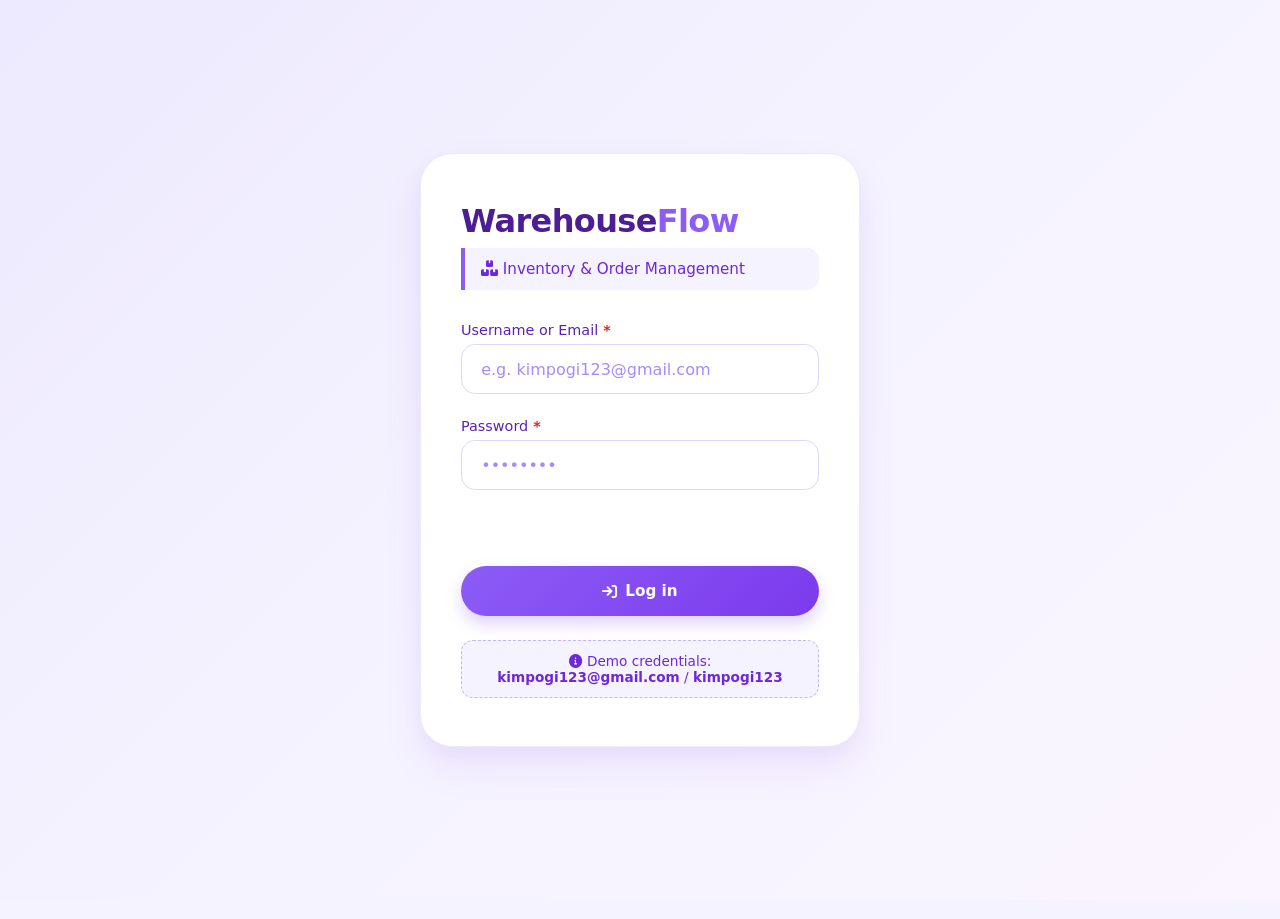
==== commit 5731678e: "Add files via upload" ====
--- a/MidtermGroupProject.html
+++ b/MidtermGroupProject.html
@@ -505,8 +505,6 @@
 
       <!-- ===== REPORTS & NOTIFICATIONS ===== -->
       <article id="panel-reports" class="panel" aria-labelledby="panelTitle">
-
-        <!-- Top-level tabs -->
         <header class="orders-toolbar">
           <div class="order-tabs" role="tablist" aria-label="Reports and notifications">
             <button class="order-tab active" data-reports-tab="notifications" role="tab" aria-selected="true">
@@ -534,9 +532,7 @@
           </div>
         </header>
 
-        <!-- ============ TAB: NOTIFICATIONS ============ -->
         <section class="reports-panel active" data-reports-content="notifications">
-          <!-- Notification summary cards -->
           <section class="card-grid" aria-label="Notification summary">
             <article class="stat-card warning">
               <span class="label">Low-stock alerts</span>
@@ -560,7 +556,6 @@
             </article>
           </section>
 
-          <!-- Notification filter tabs -->
           <div class="notif-filters">
             <button class="notif-filter active" data-notif-filter="all">
               <i class="fas fa-list" aria-hidden="true"></i> All
@@ -584,7 +579,6 @@
           </ul>
         </section>
 
-        <!-- ============ TAB: INVENTORY REPORT ============ -->
         <section class="reports-panel" data-reports-content="inventory">
           <div class="report-summary-grid">
             <article class="report-card">
@@ -641,7 +635,6 @@
           </table>
         </section>
 
-        <!-- ============ TAB: LOW-STOCK REPORT ============ -->
         <section class="reports-panel" data-reports-content="lowstock">
           <div class="report-summary-grid">
             <article class="report-card warning">
@@ -681,7 +674,6 @@
           </table>
         </section>
 
-        <!-- ============ TAB: STOCK MOVEMENT REPORT ============ -->
         <section class="reports-panel" data-reports-content="movement">
           <div class="report-summary-grid">
             <article class="report-card">
@@ -735,7 +727,6 @@
           </table>
         </section>
 
-        <!-- ============ TAB: ORDER REPORT ============ -->
         <section class="reports-panel" data-reports-content="orders">
           <div class="report-summary-grid">
             <article class="report-card">
@@ -787,13 +778,12 @@
             </tbody>
           </table>
         </section>
-
       </article>
     </section>
   </section>
 </main>
 
-<!-- VIEW PRODUCT DETAILS MODAL-->
+<!-- VIEW PRODUCT DETAILS MODAL                                   -->
 <div id="viewProductModal" class="modal-overlay">
   <article class="modal-card">
     <header class="modal-header">
@@ -839,6 +829,12 @@
           <dd id="detailUpdated">—</dd>
         </div>
       </dl>
+
+      <!-- Product references: shows any orders using this product -->
+      <aside class="product-refs" id="productRefs" hidden>
+        <h4><i class="fas fa-link" aria-hidden="true"></i> Referenced by Orders</h4>
+        <ul id="productRefsList"></ul>
+      </aside>
     </section>
 
     <footer class="modal-actions">
@@ -911,7 +907,7 @@
   </article>
 </div>
 
-<!-- ADD PRODUCT MODAL-->
+<!-- ADD PRODUCT MODAL                                            -->
 <div id="addProductModal" class="modal-overlay">
   <article class="modal-card">
     <header class="modal-header">
@@ -933,7 +929,7 @@
 
         <div class="form-row">
           <label for="newProductName">Product Name <span class="req">*</span></label>
-          <input type="text" id="newProductName" placeholder="Product Name" required>
+          <input type="text" id="newProductName" placeholder="e.g. Wireless Mouse" required>
         </div>
 
         <div class="form-row">
@@ -963,12 +959,12 @@
           <label for="newSupplier">Supplier <span class="req">*</span></label>
           <select id="newSupplier" required>
             <option value="" disabled selected>Select a supplier</option>
-                <option>AprilAnne Industries</option>
-                <option>Darwin Global Co.</option>
-                <option>Kimmeng Global Industries</option>
-                <option>Kian Trading</option>
-                <option>Frecia Enterprises</option>
-                <option>Eirene Corporation</option>
+            <option>AprilAnne Industries</option>
+            <option>Darwin Global Co.</option>
+            <option>Kimmeng Global Industries</option>
+            <option>Kian Trading</option>
+            <option>Frecia Enterprises</option>
+            <option>Eirene Corporation</option>
           </select>
         </div>
 
@@ -991,8 +987,7 @@
   </article>
 </div>
 
-
-<!-- EDIT PRODUCT MODAL-->
+<!-- EDIT PRODUCT MODAL                                           -->
 <div id="editProductModal" class="modal-overlay">
   <article class="modal-card">
     <header class="modal-header">
@@ -1045,11 +1040,11 @@
           <select id="editSupplier" required>
             <option value="" disabled>Select a supplier</option>
             <option>AprilAnne Industries</option>
-                <option>Darwin Global Co.</option>
-                <option>Kimmeng Global Industries</option>
-                <option>Kian Trading</option>
-                <option>Frecia Enterprises</option>
-                <option>Eirene Corporation</option>
+            <option>Darwin Global Co.</option>
+            <option>Kimmeng Global Industries</option>
+            <option>Kian Trading</option>
+            <option>Frecia Enterprises</option>
+            <option>Eirene Corporation</option>
           </select>
         </div>
 
@@ -1071,7 +1066,7 @@
   </article>
 </div>
 
-<!-- DELETE CONFIRMATION MODAL-->
+<!-- DELETE CONFIRMATION MODAL                                    -->
 <div id="deleteConfirmModal" class="modal-overlay">
   <article class="modal-card modal-card-sm">
     <header class="modal-header modal-header-danger">
@@ -1085,22 +1080,45 @@
       <p class="confirm-text">
         Are you sure you want to delete <strong id="deleteProductName">this product</strong>?
       </p>
-      <p class="confirm-subtext">
+      <p class="confirm-subtext" id="deleteConfirmSubtext">
         This action cannot be undone. The product will be permanently removed from the inventory.
       </p>
+
+      <!-- Blocked-by-orders warning (shown when product is used in active orders) -->
+      <aside class="delete-blocked" id="deleteBlockedWarning" hidden>
+        <i class="fas fa-circle-exclamation" aria-hidden="true"></i>
+        <div>
+          <p class="delete-blocked-title">This product is currently used in active orders</p>
+          <ul class="delete-blocked-list" id="deleteBlockedOrdersList"></ul>
+          <p class="delete-blocked-hint">
+            Complete or cancel those orders first, or use <strong>Force Delete</strong> below to remove the product and orphan those order lines.
+          </p>
+        </div>
+      </aside>
+
+      <!-- History references (completed orders) — informational only -->
+      <aside class="delete-history" id="deleteHistoryWarning" hidden>
+        <i class="fas fa-clock-rotate-left" aria-hidden="true"></i>
+        <div>
+          <p class="delete-history-title">Historical references (completed orders)</p>
+          <p class="delete-history-text" id="deleteHistoryText"></p>
+        </div>
+      </aside>
     </section>
 
-    <footer class="modal-actions">
+    <footer class="modal-actions" id="deleteModalActions">
       <button type="button" class="btn btn-secondary" data-close="deleteConfirmModal">Cancel</button>
       <button type="button" class="btn btn-danger" id="confirmDeleteBtn">
         <i class="fas fa-trash" aria-hidden="true"></i> Yes, Delete
       </button>
+      <button type="button" class="btn btn-danger" id="forceDeleteBtn" hidden>
+        <i class="fas fa-triangle-exclamation" aria-hidden="true"></i> Force Delete
+      </button>
     </footer>
   </article>
 </div>
 
-
-<!-- RECEIVING CONFIRMATION MODAL-->
+<!-- RECEIVING CONFIRMATION MODAL                                 -->
 <div id="receivingConfirmModal" class="modal-overlay">
   <article class="modal-card modal-card-md">
     <header class="modal-header">
@@ -1160,7 +1178,7 @@
 </div>
 
 <!-- NEW ORDER MODAL                                              -->
-<div id="newOrderModal" class="modal-overlay">
+\<div id="newOrderModal" class="modal-overlay">
   <article class="modal-card" style="width: 640px;">
     <header class="modal-header">
       <h3><i class="fas fa-clipboard-plus" aria-hidden="true"></i> New Order</h3>
@@ -1222,6 +1240,28 @@
   </article>
 </div>
 
+<!-- ORDER SUCCESS MODAL                                          -->
+<div id="orderSuccessModal" class="modal-overlay">
+  <article class="modal-card modal-card-sm order-success-card">
+    <section class="order-success-body">
+      <div class="order-success-check">
+        <i class="fas fa-check" aria-hidden="true"></i>
+      </div>
+      <h2 class="order-success-title">Thank you!</h2>
+      <p class="order-success-message">Your order has been placed.</p>
+      <p class="order-success-id">
+        Order Number: <strong id="orderSuccessId">—</strong>
+      </p>
+    </section>
+
+    <footer class="modal-actions order-success-actions">
+      <button type="button" class="btn btn-primary" id="orderSuccessOkBtn">
+        <i class="fas fa-check-circle" aria-hidden="true"></i> Great, thanks!
+      </button>
+    </footer>
+  </article>
+</div>
+
 <!-- Toast -->
 <output id="toast" class="toast" role="status" aria-live="polite">
   <i class="fas fa-circle-check" aria-hidden="true"></i>
--- a/MidtermGroupProject.css
+++ b/MidtermGroupProject.css
@@ -200,7 +200,6 @@
 }
 .panel.active { display: flex; }
 
-/* Cards */
 .card-grid {
   display: grid;
   grid-template-columns: repeat(auto-fit, minmax(220px, 1fr));
@@ -231,7 +230,6 @@
 .stat-card.warning .value { color: #b45309; }
 .stat-card.warning::before { background: linear-gradient(90deg, #f59e0b, #fbbf24); }
 
-/* Tables */
 table {
   width: 100%; border-collapse: collapse; background: white;
   border-radius: 18px; overflow: hidden;
@@ -262,6 +260,10 @@
 .badge-warning { background: #fef3c7; color: #b45309; }
 .badge-danger { background: #fee2e2; color: #b91c1c; }
 .badge-info { background: #ddd6fe; color: #5b21b6; }
+.badge-orphan {
+  background: #fef3c7; color: #92400e;
+  border: 1px solid #fbbf24;
+}
 
 .action-bar {
   display: flex; justify-content: space-between; align-items: center;
@@ -301,7 +303,6 @@
 .table-footer p { color: #6d28d9; font-size: 0.9rem; }
 .pagination { display: flex; gap: 8px; }
 
-/* Filter dropdown */
 .filter-dropdown { position: relative; }
 #filterToggleBtn { display: inline-flex; align-items: center; gap: 8px; }
 #filterToggleBtn .fa-chevron-down { font-size: 0.75rem; transition: transform 0.15s; }
@@ -333,7 +334,6 @@
   color: white; font-weight: 600;
 }
 
-/* Forms */
 .form-card {
   background: white; padding: 2rem; border-radius: 24px;
   border: 1px solid #ede9fe; max-width: 600px;
@@ -371,7 +371,6 @@
 }
 .form-summary p { margin: 0; }
 
-/* Dashboard */
 .dashboard-tables { display: flex; gap: 2rem; flex-wrap: wrap; }
 .dashboard-col-main { flex: 2; min-width: 300px; }
 .dashboard-col-side { flex: 1; min-width: 240px; }
@@ -390,7 +389,6 @@
 .activity-list li:last-child { border-bottom: none; }
 .activity-list li i { color: #8b5cf6; }
 
-/* Orders */
 .orders-toolbar {
   display: flex;
   justify-content: space-between;
@@ -514,6 +512,7 @@
 .pick-status.picked { color: #5b21b6; }
 .pick-status.pending { color: #b45309; }
 .pick-status.blocked { color: #b91c1c; }
+.pick-status.orphan { color: #92400e; }
 .order-actions {
   display: flex; gap: 0.75rem; margin-top: 1.25rem;
   flex-wrap: wrap; align-items: center;
@@ -536,13 +535,170 @@
   border-radius: 14px; overflow: hidden;
 }
 
-
-/* REPORTS MODULE*/
-/* Report sub-panel switcher */
+/* ORDER SUCCESS MODAL */
+.order-success-card { text-align: center; overflow: visible; }
+.order-success-body {
+  padding: 2.5rem 2rem 1.5rem;
+  display: flex; flex-direction: column;
+  align-items: center; gap: 0.5rem;
+}
+.order-success-check {
+  width: 88px; height: 88px; border-radius: 50%;
+  display: flex; align-items: center; justify-content: center;
+  background: linear-gradient(135deg, #8b5cf6 0%, #7c3aed 100%);
+  color: white; font-size: 2.5rem;
+  box-shadow: 0 15px 30px rgba(139, 92, 246, 0.35);
+  margin-bottom: 1rem;
+  animation: successPop 0.35s ease;
+}
+@keyframes successPop {
+  0%   { transform: scale(0.6); opacity: 0; }
+  70%  { transform: scale(1.08); opacity: 1; }
+  100% { transform: scale(1);   opacity: 1; }
+}
+.order-success-title {
+  font-size: 1.6rem; font-weight: 700;
+  color: #4c1d95; margin-bottom: 0.25rem;
+}
+.order-success-message {
+  font-size: 1rem; color: #6d28d9;
+  margin-bottom: 1rem; line-height: 1.5;
+}
+.order-success-id {
+  font-size: 0.95rem; color: #5b21b6;
+  background: #f5f3ff;
+  border: 1.5px dashed #c4b5fd;
+  padding: 0.75rem 1.25rem;
+  border-radius: 14px;
+  display: inline-block;
+  font-weight: 500;
+}
+.order-success-id strong {
+  font-weight: 700; color: #4c1d95; letter-spacing: 0.3px;
+}
+.order-success-actions {
+  border-top: 1px solid #ede9fe;
+  justify-content: center;
+  padding: 1.25rem 1.75rem 1.75rem;
+}
+.order-success-actions .btn {
+  width: 100%; padding: 1rem; font-size: 1rem;
+}
+
+/* ---------- DELETE MODAL — blocked & history ---------- */
+.delete-blocked {
+  display: flex;
+  gap: 12px;
+  align-items: flex-start;
+  background: #fee2e2;
+  border: 1px solid #fca5a5;
+  border-radius: 14px;
+  padding: 1rem 1.1rem;
+  margin-top: 1rem;
+  color: #991b1b;
+}
+.delete-blocked[hidden] { display: none; }
+.delete-blocked > i {
+  font-size: 1.2rem;
+  color: #b91c1c;
+  margin-top: 2px;
+  flex-shrink: 0;
+}
+.delete-blocked-title {
+  font-weight: 700;
+  margin-bottom: 0.5rem;
+  font-size: 0.9rem;
+}
+.delete-blocked-list {
+  margin: 0 0 0.5rem 1.1rem;
+  padding: 0;
+  font-size: 0.85rem;
+  display: flex;
+  flex-direction: column;
+  gap: 0.25rem;
+}
+.delete-blocked-list li {
+  color: #7f1d1d;
+  font-weight: 600;
+}
+.delete-blocked-hint {
+  margin: 0;
+  font-size: 0.8rem;
+  line-height: 1.4;
+  color: #7f1d1d;
+}
+
+.delete-history {
+  display: flex;
+  gap: 12px;
+  align-items: flex-start;
+  background: #faf5ff;
+  border: 1px solid #ddd6fe;
+  border-radius: 14px;
+  padding: 1rem 1.1rem;
+  margin-top: 1rem;
+  color: #5b21b6;
+}
+.delete-history[hidden] { display: none; }
+.delete-history > i {
+  font-size: 1.1rem;
+  color: #7c3aed;
+  margin-top: 2px;
+  flex-shrink: 0;
+}
+.delete-history-title {
+  font-weight: 700;
+  margin-bottom: 0.25rem;
+  font-size: 0.85rem;
+}
+.delete-history-text {
+  margin: 0;
+  font-size: 0.82rem;
+  line-height: 1.4;
+}
+
+/* Product references section in details modal */
+.product-refs {
+  margin-top: 1.25rem;
+  padding: 1rem 1.1rem;
+  border-radius: 14px;
+  background: #fef3c7;
+  border: 1px solid #fbbf24;
+}
+.product-refs[hidden] { display: none; }
+.product-refs h4 {
+  font-size: 0.85rem;
+  font-weight: 700;
+  color: #92400e;
+  text-transform: uppercase;
+  letter-spacing: 0.4px;
+  display: flex;
+  align-items: center;
+  gap: 8px;
+  margin-bottom: 0.5rem;
+}
+.product-refs h4 i { color: #b45309; }
+.product-refs ul {
+  margin: 0;
+  padding-left: 1.1rem;
+  display: flex;
+  flex-direction: column;
+  gap: 0.25rem;
+  font-size: 0.85rem;
+  color: #7f1d1d;
+}
+.product-refs ul li strong { color: #92400e; }
+
+/* Orphaned line highlight in tables */
+.orphan-row td {
+  background: #fffbeb;
+}
+.orphan-row:hover td { background: #fef3c7; }
+
+/* ---------- REPORTS MODULE ---------- */
 .reports-panel { display: none; }
 .reports-panel.active { display: block; }
 
-/* Report summary cards */
 .report-summary-grid {
   display: grid;
   grid-template-columns: repeat(auto-fit, minmax(200px, 1fr));
@@ -593,7 +749,6 @@
 }
 .report-section-title i { color: #8b5cf6; }
 
-/* Notification filter row */
 .notif-filters {
   display: flex;
   gap: 8px;
@@ -619,7 +774,6 @@
   box-shadow: 0 6px 12px rgba(139, 92, 246, 0.2);
 }
 
-/* Detailed notification list */
 .notification-list-detailed {
   list-style: none;
   background: white;
@@ -676,7 +830,6 @@
   margin-left: 0.5rem;
 }
 
-/* Reports layout (legacy — kept for compatibility) */
 .reports-layout { display: flex; gap: 2rem; flex-wrap: wrap; }
 .reports-notifications { flex: 1; min-width: 280px; }
 .reports-summary { flex: 1.5; min-width: 300px; }
@@ -699,14 +852,12 @@
 .notification-list li.unread i { color: #7c3aed; }
 .reports-summary button { margin-top: 1rem; }
 
-/* Empty */
 .empty-row td, .empty-row {
   text-align: center; color: #a78bfa; font-style: italic;
   padding: 1.5rem 1rem; list-style: none;
 }
 .empty-row td { border-bottom: none; }
 
-/* Table hint */
 .table-hint {
   display: flex; align-items: center; gap: 8px;
   font-size: 0.82rem; color: #7c3aed;
@@ -721,7 +872,6 @@
 }
 tbody tr[data-clickable="true"]:hover { background: #faf5ff; }
 
-/* Product details modal */
 .product-details-header {
   display: flex; align-items: center; gap: 1rem;
   padding-bottom: 1.25rem;
@@ -764,7 +914,6 @@
   color: #4c1d95; word-break: break-word;
 }
 
-/* Movement details modal */
 .movement-details-header {
   display: flex; align-items: center; gap: 1rem;
   padding-bottom: 1.25rem;
@@ -791,7 +940,6 @@
 }
 .impact-narrative strong { color: #5b21b6; font-weight: 700; }
 
-/* Receiving */
 .receiving-layout {
   display: grid;
   grid-template-columns: minmax(0, 1.2fr) minmax(0, 1fr);
@@ -873,14 +1021,13 @@
 .review-note i { color: #2563eb; margin-top: 2px; flex-shrink: 0; }
 .review-note p { margin: 0; line-height: 1.4; }
 
-/* Modals */
 #addProductModal, #editProductModal, #deleteConfirmModal,
 #newOrderModal, #viewProductModal, #viewMovementModal,
-#receivingConfirmModal { display: none; }
+#receivingConfirmModal, #orderSuccessModal { display: none; }
 
 #addProductModal.open, #editProductModal.open, #deleteConfirmModal.open,
 #newOrderModal.open, #viewProductModal.open, #viewMovementModal.open,
-#receivingConfirmModal.open {
+#receivingConfirmModal.open, #orderSuccessModal.open {
   display: flex;
   position: fixed;
   top: 0; left: 0; right: 0; bottom: 0;
@@ -942,7 +1089,6 @@
   padding: 1.25rem 0 0; margin-top: 1rem;
 }
 
-/* Toast */
 .toast {
   position: fixed; bottom: 30px; right: 30px;
   background: linear-gradient(135deg, #4c1d95 0%, #3b0764 100%);
@@ -958,7 +1104,6 @@
 .toast.show { transform: translateY(0); opacity: 1; }
 .toast i { color: #c4b5fd; }
 
-/* Movement extra styles */
 .mv-qty-in  { color: #5b21b6; font-weight: 700; }
 .mv-qty-out { color: #b45309; font-weight: 700; }
 .mv-qty-adj { color: #7c3aed; font-weight: 700; }
@@ -974,7 +1119,6 @@
 .mv-badge.transferred { background: #ddd6fe; color: #5b21b6; }
 .mv-badge.adjusted    { background: #e9d5ff; color: #6d28d9; }
 
-/* Responsive */
 @media (max-width: 980px) {
   .receiving-layout { grid-template-columns: 1fr; }
   .receiving-review { position: static; }
